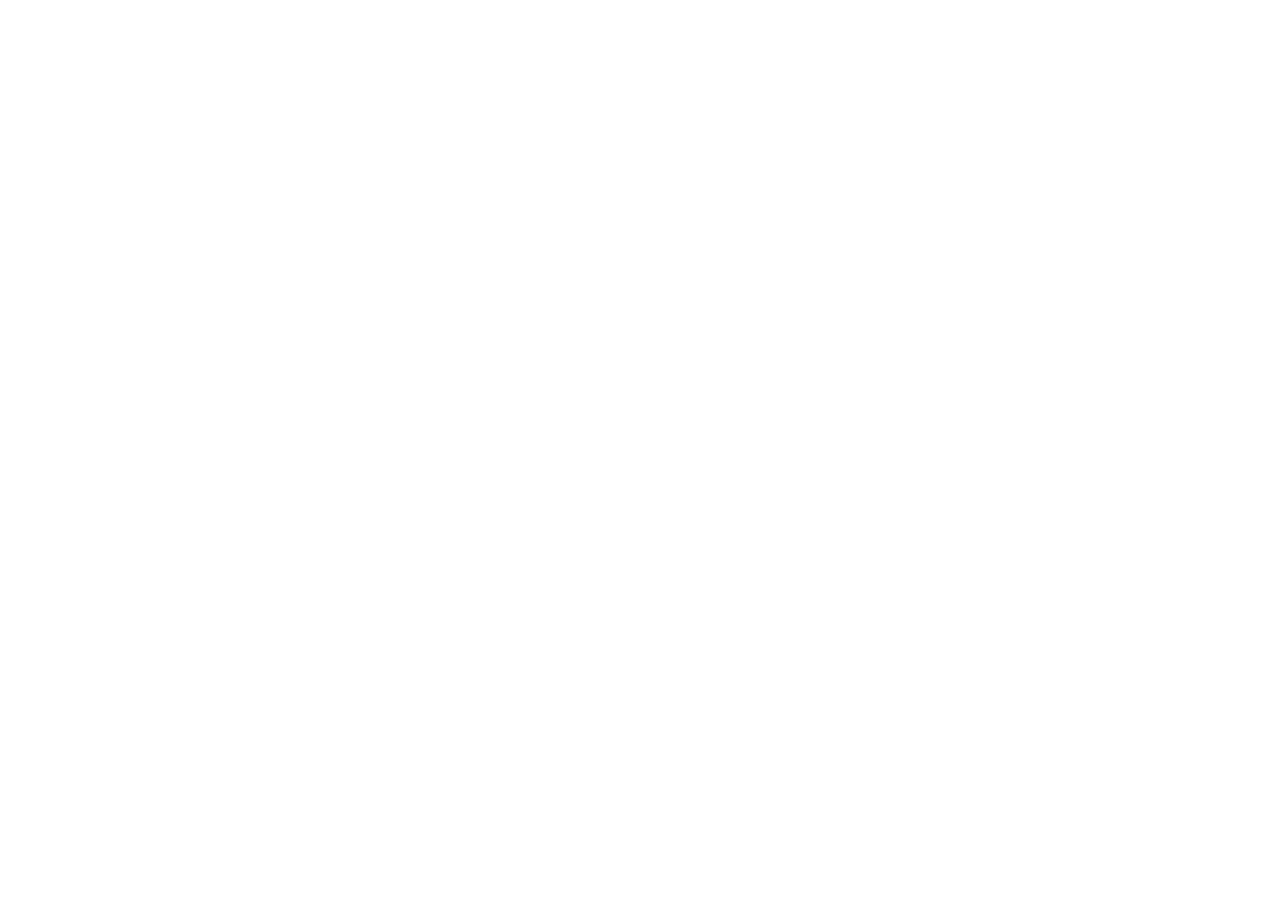
==== index.html @ 4a185f1a "Add Bryforge root site redirect" ====
<!doctype html>
<html lang="en">
<head>
  <meta charset="utf-8">
  <meta name="viewport" content="width=device-width, initial-scale=1">
  <title>Bryforge // Phase1</title>
  <meta name="description" content="Bryforge is a startup software development company by Chase Bryan. Visit Phase1, the secure open-source virtual OS console and advanced operator kernel built in Rust.">
  <meta name="robots" content="index, follow, max-image-preview:large">
  <meta name="theme-color" content="#050711">
  <link rel="canonical" href="https://bryforge.github.io/">
  <meta property="og:title" content="Bryforge // Phase1">
  <meta property="og:description" content="Bryforge builds secure, polished, developer-first software. Explore Phase1, the Rust-powered advanced operator kernel.">
  <meta property="og:type" content="website">
  <meta property="og:url" content="https://bryforge.github.io/">
  <meta property="og:image" content="https://bryforge.github.io/phase1/assets/phase1-banner.svg">
  <meta property="og:image:alt" content="Phase1 neon rainbow advanced operator kernel logo">
  <meta name="twitter:card" content="summary_large_image">
  <meta name="twitter:title" content="Bryforge // Phase1">
  <meta name="twitter:description" content="Bryforge builds secure, polished, developer-first software. Explore Phase1, the Rust-powered advanced operator kernel.">
  <meta name="twitter:image" content="https://bryforge.github.io/phase1/assets/phase1-banner.svg">
  <meta http-equiv="refresh" content="0; url=https://bryforge.github.io/phase1/">
  <style>
    :root { color-scheme: dark; }
    * { box-sizing: border-box; }
    body {
      margin: 0;
      min-height: 100vh;
      display: grid;
      place-items: center;
      padding: 24px;
      color: #f6fbff;
      font-family: Inter, ui-sans-serif, system-ui, -apple-system, BlinkMacSystemFont, "Segoe UI", sans-serif;
      background:
        radial-gradient(circle at 20% 18%, rgba(255, 61, 242, 0.22), transparent 28rem),
        radial-gradient(circle at 78% 10%, rgba(35, 247, 255, 0.24), transparent 26rem),
        linear-gradient(180deg, #03040b, #060817 52%, #01020a);
    }
    .card {
      width: min(760px, 100%);
      padding: clamp(28px, 6vw, 58px);
      border-radius: 34px;
      text-align: center;
      background: linear-gradient(145deg, rgba(8, 16, 35, 0.82), rgba(255, 255, 255, 0.05));
      border: 1px solid rgba(255,255,255,0.16);
      box-shadow: 0 30px 120px rgba(35, 247, 255, 0.14);
      backdrop-filter: blur(24px);
    }
    img {
      width: min(360px, 92%);
      filter: drop-shadow(0 0 32px rgba(35, 247, 255, 0.26));
      mix-blend-mode: screen;
    }
    h1 {
      margin: 20px 0 10px;
      font-size: clamp(2.3rem, 8vw, 5rem);
      line-height: 0.92;
      letter-spacing: -0.07em;
      text-transform: uppercase;
      background: linear-gradient(90deg, #ff4438, #ffe85f, #54ff7a, #29f8ff, #5d85ff, #ff3df2, #ff4438);
      background-size: 220% 100%;
      -webkit-background-clip: text;
      color: transparent;
      animation: rainbow 7s linear infinite;
    }
    p { color: #a8b9cf; line-height: 1.7; }
    a {
      display: inline-flex;
      margin-top: 18px;
      min-height: 48px;
      align-items: center;
      justify-content: center;
      padding: 0 20px;
      border-radius: 999px;
      color: #07101d;
      text-decoration: none;
      font-weight: 950;
      background: linear-gradient(90deg, #23f7ff, #53ff85, #ffe95c, #ff3df2);
      background-size: 260% 100%;
      animation: rainbow 5s linear infinite;
    }
    @keyframes rainbow { to { background-position: 220% 0; } }
  </style>
</head>
<body>
  <main class="card">
    <img src="https://bryforge.github.io/phase1/assets/phase1-banner.svg" alt="Phase1 neon rainbow advanced operator kernel logo">
    <h1>Bryforge</h1>
    <p>Redirecting to Phase1, the secure open-source virtual OS console and advanced operator kernel built in Rust by Bryforge.</p>
    <a href="https://bryforge.github.io/phase1/">Open Phase1</a>
  </main>
</body>
</html>
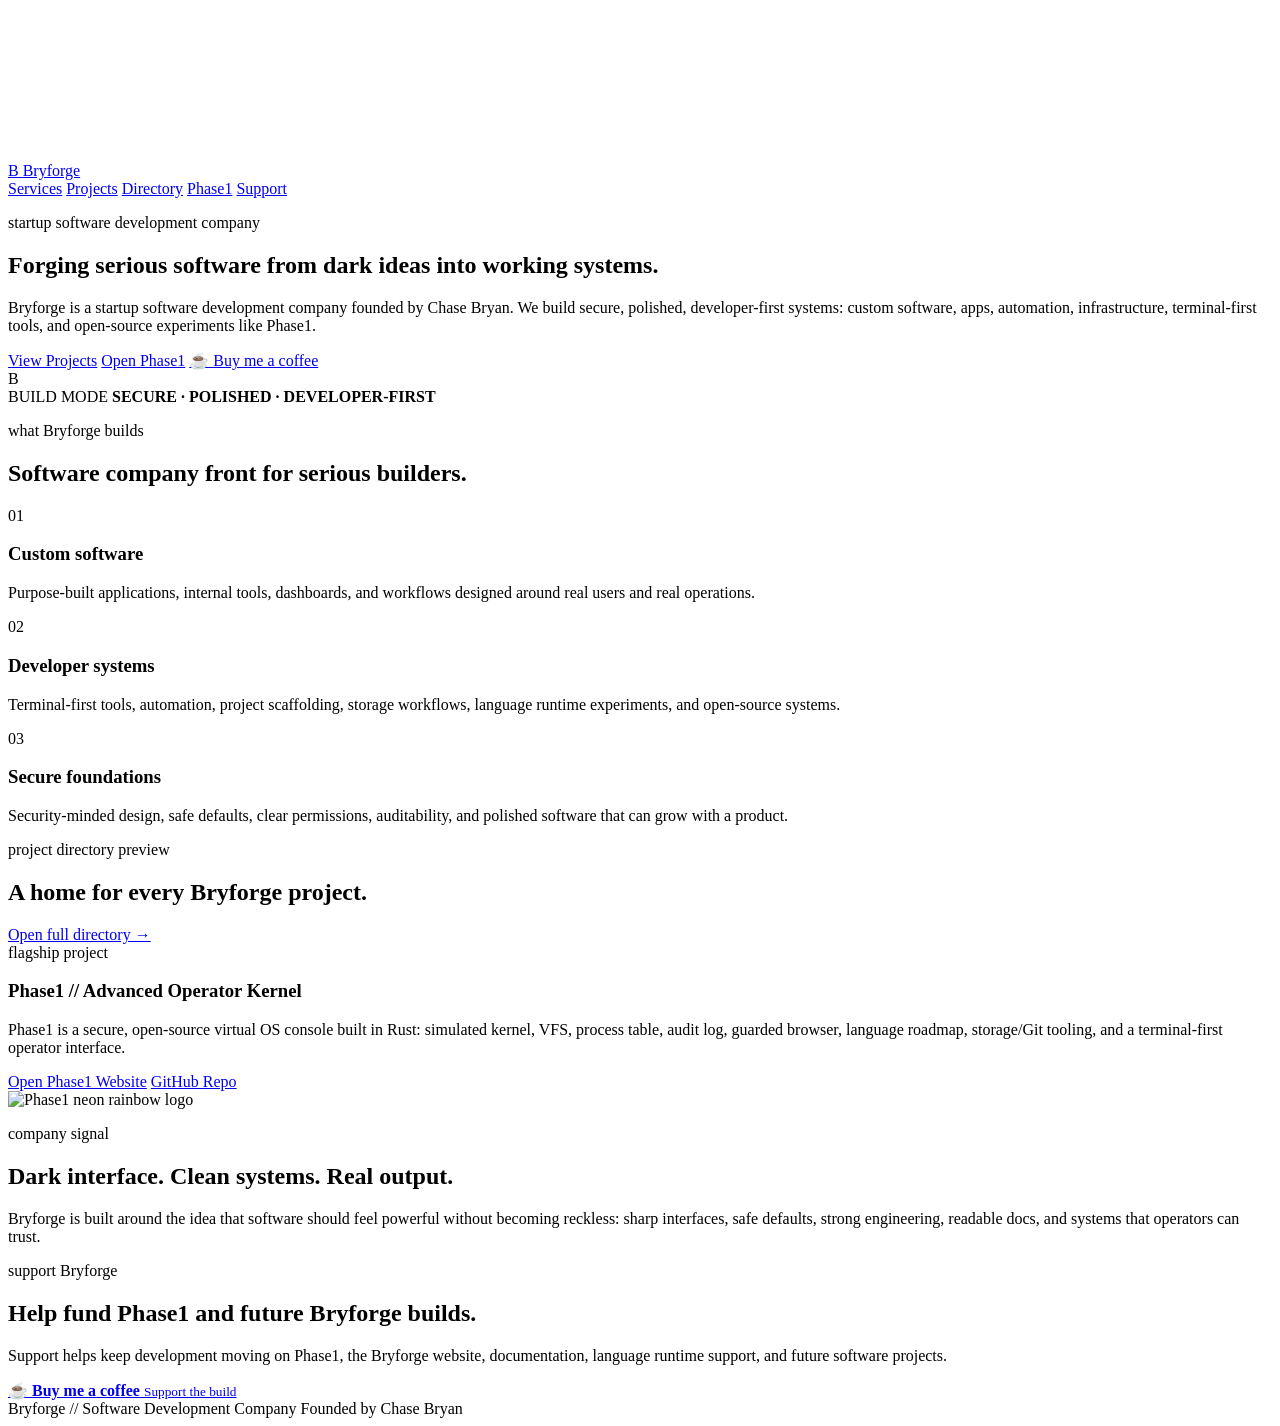
==== commit ee6d15ad: "Build Bryforge company homepage" ====
--- a/index.html
+++ b/index.html
@@ -3,90 +3,179 @@
 <head>
   <meta charset="utf-8">
   <meta name="viewport" content="width=device-width, initial-scale=1">
-  <title>Bryforge // Phase1</title>
-  <meta name="description" content="Bryforge is a startup software development company by Chase Bryan. Visit Phase1, the secure open-source virtual OS console and advanced operator kernel built in Rust.">
+  <title>Bryforge // Startup Software Development Company</title>
+  <meta name="description" content="Bryforge is a startup software development company founded by Chase Bryan, building secure, polished, developer-first systems, apps, automation, and open-source projects like Phase1.">
+  <meta name="keywords" content="Bryforge, Chase Bryan, software development company, startup software company, Phase1, developer tools, custom software, automation, apps, infrastructure, Rust">
+  <meta name="author" content="Chase Bryan, Bryforge">
   <meta name="robots" content="index, follow, max-image-preview:large">
-  <meta name="theme-color" content="#050711">
+  <meta name="theme-color" content="#030305">
   <link rel="canonical" href="https://bryforge.github.io/">
-  <meta property="og:title" content="Bryforge // Phase1">
-  <meta property="og:description" content="Bryforge builds secure, polished, developer-first software. Explore Phase1, the Rust-powered advanced operator kernel.">
+  <meta property="og:title" content="Bryforge // Startup Software Development Company">
+  <meta property="og:description" content="Dark, focused, developer-first software company building secure systems and open-source projects like Phase1.">
   <meta property="og:type" content="website">
   <meta property="og:url" content="https://bryforge.github.io/">
+  <meta property="og:site_name" content="Bryforge">
   <meta property="og:image" content="https://bryforge.github.io/phase1/assets/phase1-banner.svg">
   <meta property="og:image:alt" content="Phase1 neon rainbow advanced operator kernel logo">
   <meta name="twitter:card" content="summary_large_image">
-  <meta name="twitter:title" content="Bryforge // Phase1">
-  <meta name="twitter:description" content="Bryforge builds secure, polished, developer-first software. Explore Phase1, the Rust-powered advanced operator kernel.">
+  <meta name="twitter:title" content="Bryforge // Startup Software Development Company">
+  <meta name="twitter:description" content="Developer-first software, secure systems, apps, automation, and Phase1 by Bryforge.">
   <meta name="twitter:image" content="https://bryforge.github.io/phase1/assets/phase1-banner.svg">
-  <meta http-equiv="refresh" content="0; url=https://bryforge.github.io/phase1/">
-  <style>
-    :root { color-scheme: dark; }
-    * { box-sizing: border-box; }
-    body {
-      margin: 0;
-      min-height: 100vh;
-      display: grid;
-      place-items: center;
-      padding: 24px;
-      color: #f6fbff;
-      font-family: Inter, ui-sans-serif, system-ui, -apple-system, BlinkMacSystemFont, "Segoe UI", sans-serif;
-      background:
-        radial-gradient(circle at 20% 18%, rgba(255, 61, 242, 0.22), transparent 28rem),
-        radial-gradient(circle at 78% 10%, rgba(35, 247, 255, 0.24), transparent 26rem),
-        linear-gradient(180deg, #03040b, #060817 52%, #01020a);
-    }
-    .card {
-      width: min(760px, 100%);
-      padding: clamp(28px, 6vw, 58px);
-      border-radius: 34px;
-      text-align: center;
-      background: linear-gradient(145deg, rgba(8, 16, 35, 0.82), rgba(255, 255, 255, 0.05));
-      border: 1px solid rgba(255,255,255,0.16);
-      box-shadow: 0 30px 120px rgba(35, 247, 255, 0.14);
-      backdrop-filter: blur(24px);
-    }
-    img {
-      width: min(360px, 92%);
-      filter: drop-shadow(0 0 32px rgba(35, 247, 255, 0.26));
-      mix-blend-mode: screen;
-    }
-    h1 {
-      margin: 20px 0 10px;
-      font-size: clamp(2.3rem, 8vw, 5rem);
-      line-height: 0.92;
-      letter-spacing: -0.07em;
-      text-transform: uppercase;
-      background: linear-gradient(90deg, #ff4438, #ffe85f, #54ff7a, #29f8ff, #5d85ff, #ff3df2, #ff4438);
-      background-size: 220% 100%;
-      -webkit-background-clip: text;
-      color: transparent;
-      animation: rainbow 7s linear infinite;
-    }
-    p { color: #a8b9cf; line-height: 1.7; }
-    a {
-      display: inline-flex;
-      margin-top: 18px;
-      min-height: 48px;
-      align-items: center;
-      justify-content: center;
-      padding: 0 20px;
-      border-radius: 999px;
-      color: #07101d;
-      text-decoration: none;
-      font-weight: 950;
-      background: linear-gradient(90deg, #23f7ff, #53ff85, #ffe95c, #ff3df2);
-      background-size: 260% 100%;
-      animation: rainbow 5s linear infinite;
-    }
-    @keyframes rainbow { to { background-position: 220% 0; } }
-  </style>
+  <script type="application/ld+json">
+  {
+    "@context": "https://schema.org",
+    "@type": "Organization",
+    "name": "Bryforge",
+    "url": "https://bryforge.github.io/",
+    "founder": {
+      "@type": "Person",
+      "name": "Chase Bryan",
+      "jobTitle": "Computer Scientist and Software Developer"
+    },
+    "description": "Bryforge is a startup software development company building secure, polished, developer-first systems, applications, automation, infrastructure, and open-source projects.",
+    "sameAs": [
+      "https://github.com/Bryforge",
+      "https://bryforge.github.io/phase1/"
+    ]
+  }
+  </script>
+  <link rel="stylesheet" href="./styles.css">
 </head>
 <body>
-  <main class="card">
-    <img src="https://bryforge.github.io/phase1/assets/phase1-banner.svg" alt="Phase1 neon rainbow advanced operator kernel logo">
-    <h1>Bryforge</h1>
-    <p>Redirecting to Phase1, the secure open-source virtual OS console and advanced operator kernel built in Rust by Bryforge.</p>
-    <a href="https://bryforge.github.io/phase1/">Open Phase1</a>
-  </main>
+  <canvas id="smoke-canvas" aria-hidden="true"></canvas>
+  <div class="grain" aria-hidden="true"></div>
+  <div class="ember ember-a" aria-hidden="true"></div>
+  <div class="ember ember-b" aria-hidden="true"></div>
+
+  <header class="shell">
+    <nav class="nav glass" aria-label="Bryforge navigation">
+      <a class="brand" href="#top" aria-label="Bryforge home">
+        <span class="brand-mark">B</span>
+        <span>Bryforge</span>
+      </a>
+      <div class="nav-links">
+        <a href="#services">Services</a>
+        <a href="#projects">Projects</a>
+        <a href="./projects/">Directory</a>
+        <a href="https://bryforge.github.io/phase1/">Phase1</a>
+        <a href="#support">Support</a>
+      </div>
+    </nav>
+
+    <main id="top">
+      <section class="hero glass" aria-labelledby="hero-title">
+        <div class="hero-copy">
+          <p class="eyebrow">startup software development company</p>
+          <h1 id="hero-title">Forging serious software from dark ideas into working systems.</h1>
+          <p class="hero-text">
+            Bryforge is a startup software development company founded by Chase Bryan. We build secure,
+            polished, developer-first systems: custom software, apps, automation, infrastructure,
+            terminal-first tools, and open-source experiments like Phase1.
+          </p>
+          <div class="hero-actions">
+            <a class="button primary" href="./projects/">View Projects</a>
+            <a class="button ghost" href="https://bryforge.github.io/phase1/">Open Phase1</a>
+            <a class="button coffee" href="https://www.buymeacoffee.com/bryforge" target="_blank" rel="noopener noreferrer">☕ Buy me a coffee</a>
+          </div>
+        </div>
+
+        <div class="forge-panel" aria-label="Bryforge system panel">
+          <div class="forge-core">
+            <span class="core-ring ring-a"></span>
+            <span class="core-ring ring-b"></span>
+            <span class="core-ring ring-c"></span>
+            <span class="core-letter">B</span>
+          </div>
+          <div class="forge-readout">
+            <span>BUILD MODE</span>
+            <strong>SECURE · POLISHED · DEVELOPER-FIRST</strong>
+          </div>
+        </div>
+      </section>
+
+      <section id="services" class="section services" aria-labelledby="services-title">
+        <div class="section-heading">
+          <p class="eyebrow">what Bryforge builds</p>
+          <h2 id="services-title">Software company front for serious builders.</h2>
+        </div>
+        <div class="card-grid three">
+          <article class="smoke-card">
+            <span class="number">01</span>
+            <h3>Custom software</h3>
+            <p>Purpose-built applications, internal tools, dashboards, and workflows designed around real users and real operations.</p>
+          </article>
+          <article class="smoke-card">
+            <span class="number">02</span>
+            <h3>Developer systems</h3>
+            <p>Terminal-first tools, automation, project scaffolding, storage workflows, language runtime experiments, and open-source systems.</p>
+          </article>
+          <article class="smoke-card">
+            <span class="number">03</span>
+            <h3>Secure foundations</h3>
+            <p>Security-minded design, safe defaults, clear permissions, auditability, and polished software that can grow with a product.</p>
+          </article>
+        </div>
+      </section>
+
+      <section id="projects" class="section projects glass" aria-labelledby="projects-title">
+        <div class="section-heading split">
+          <div>
+            <p class="eyebrow">project directory preview</p>
+            <h2 id="projects-title">A home for every Bryforge project.</h2>
+          </div>
+          <a class="small-link" href="./projects/">Open full directory →</a>
+        </div>
+
+        <div class="project-feature">
+          <div>
+            <span class="status-pill">flagship project</span>
+            <h3>Phase1 // Advanced Operator Kernel</h3>
+            <p>
+              Phase1 is a secure, open-source virtual OS console built in Rust: simulated kernel,
+              VFS, process table, audit log, guarded browser, language roadmap, storage/Git tooling,
+              and a terminal-first operator interface.
+            </p>
+            <div class="project-actions">
+              <a class="button primary" href="https://bryforge.github.io/phase1/">Open Phase1 Website</a>
+              <a class="button ghost" href="https://github.com/Bryforge/phase1" target="_blank" rel="noopener noreferrer">GitHub Repo</a>
+            </div>
+          </div>
+          <img src="https://bryforge.github.io/phase1/assets/phase1-banner.svg" alt="Phase1 neon rainbow logo">
+        </div>
+      </section>
+
+      <section class="section manifesto" aria-labelledby="manifesto-title">
+        <p class="eyebrow">company signal</p>
+        <h2 id="manifesto-title">Dark interface. Clean systems. Real output.</h2>
+        <p>
+          Bryforge is built around the idea that software should feel powerful without becoming reckless:
+          sharp interfaces, safe defaults, strong engineering, readable docs, and systems that operators can trust.
+        </p>
+      </section>
+
+      <section id="support" class="section support glass" aria-labelledby="support-title">
+        <div>
+          <p class="eyebrow">support Bryforge</p>
+          <h2 id="support-title">Help fund Phase1 and future Bryforge builds.</h2>
+          <p>
+            Support helps keep development moving on Phase1, the Bryforge website, documentation,
+            language runtime support, and future software projects.
+          </p>
+        </div>
+        <a class="coffee-card" href="https://www.buymeacoffee.com/bryforge" target="_blank" rel="noopener noreferrer">
+          <span>☕</span>
+          <strong>Buy me a coffee</strong>
+          <small>Support the build</small>
+        </a>
+      </section>
+    </main>
+
+    <footer class="footer">
+      <span>Bryforge // Software Development Company</span>
+      <span>Founded by Chase Bryan</span>
+    </footer>
+  </header>
+
+  <script src="./smoke.js"></script>
 </body>
 </html>
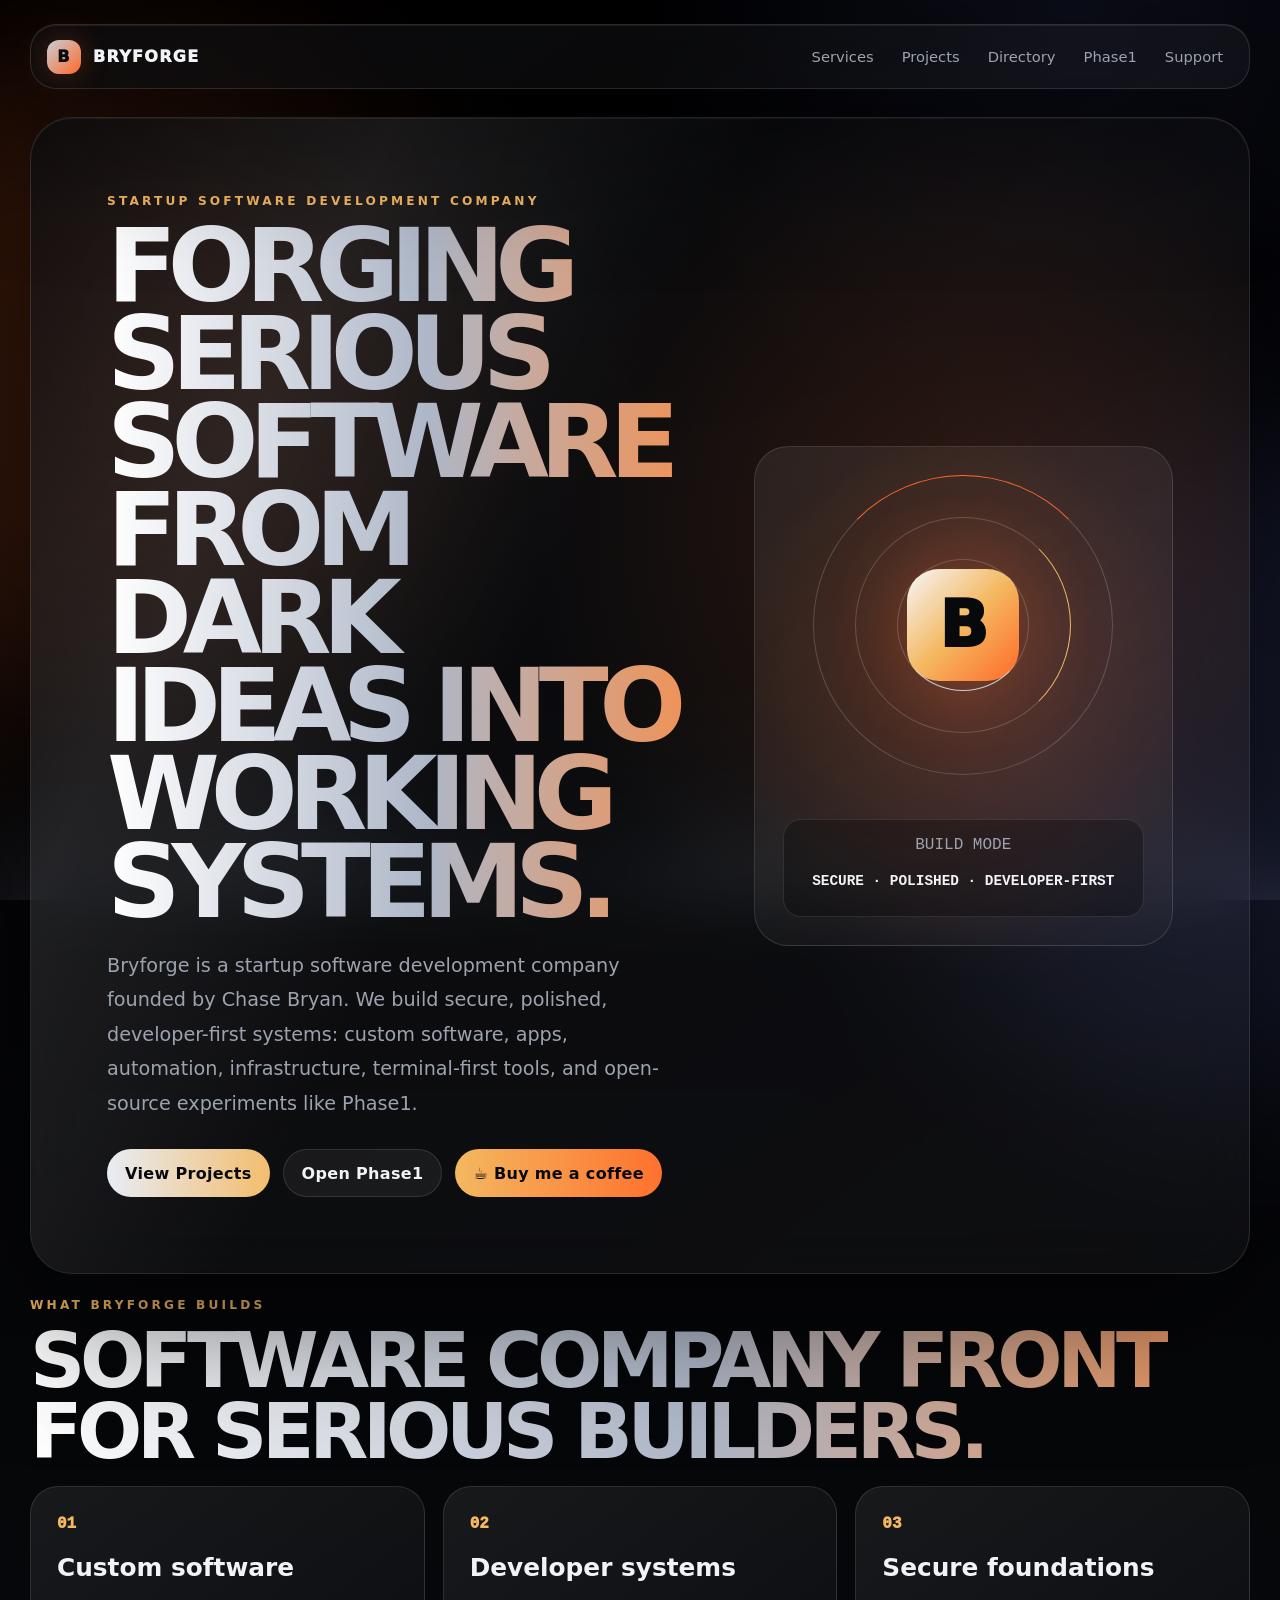
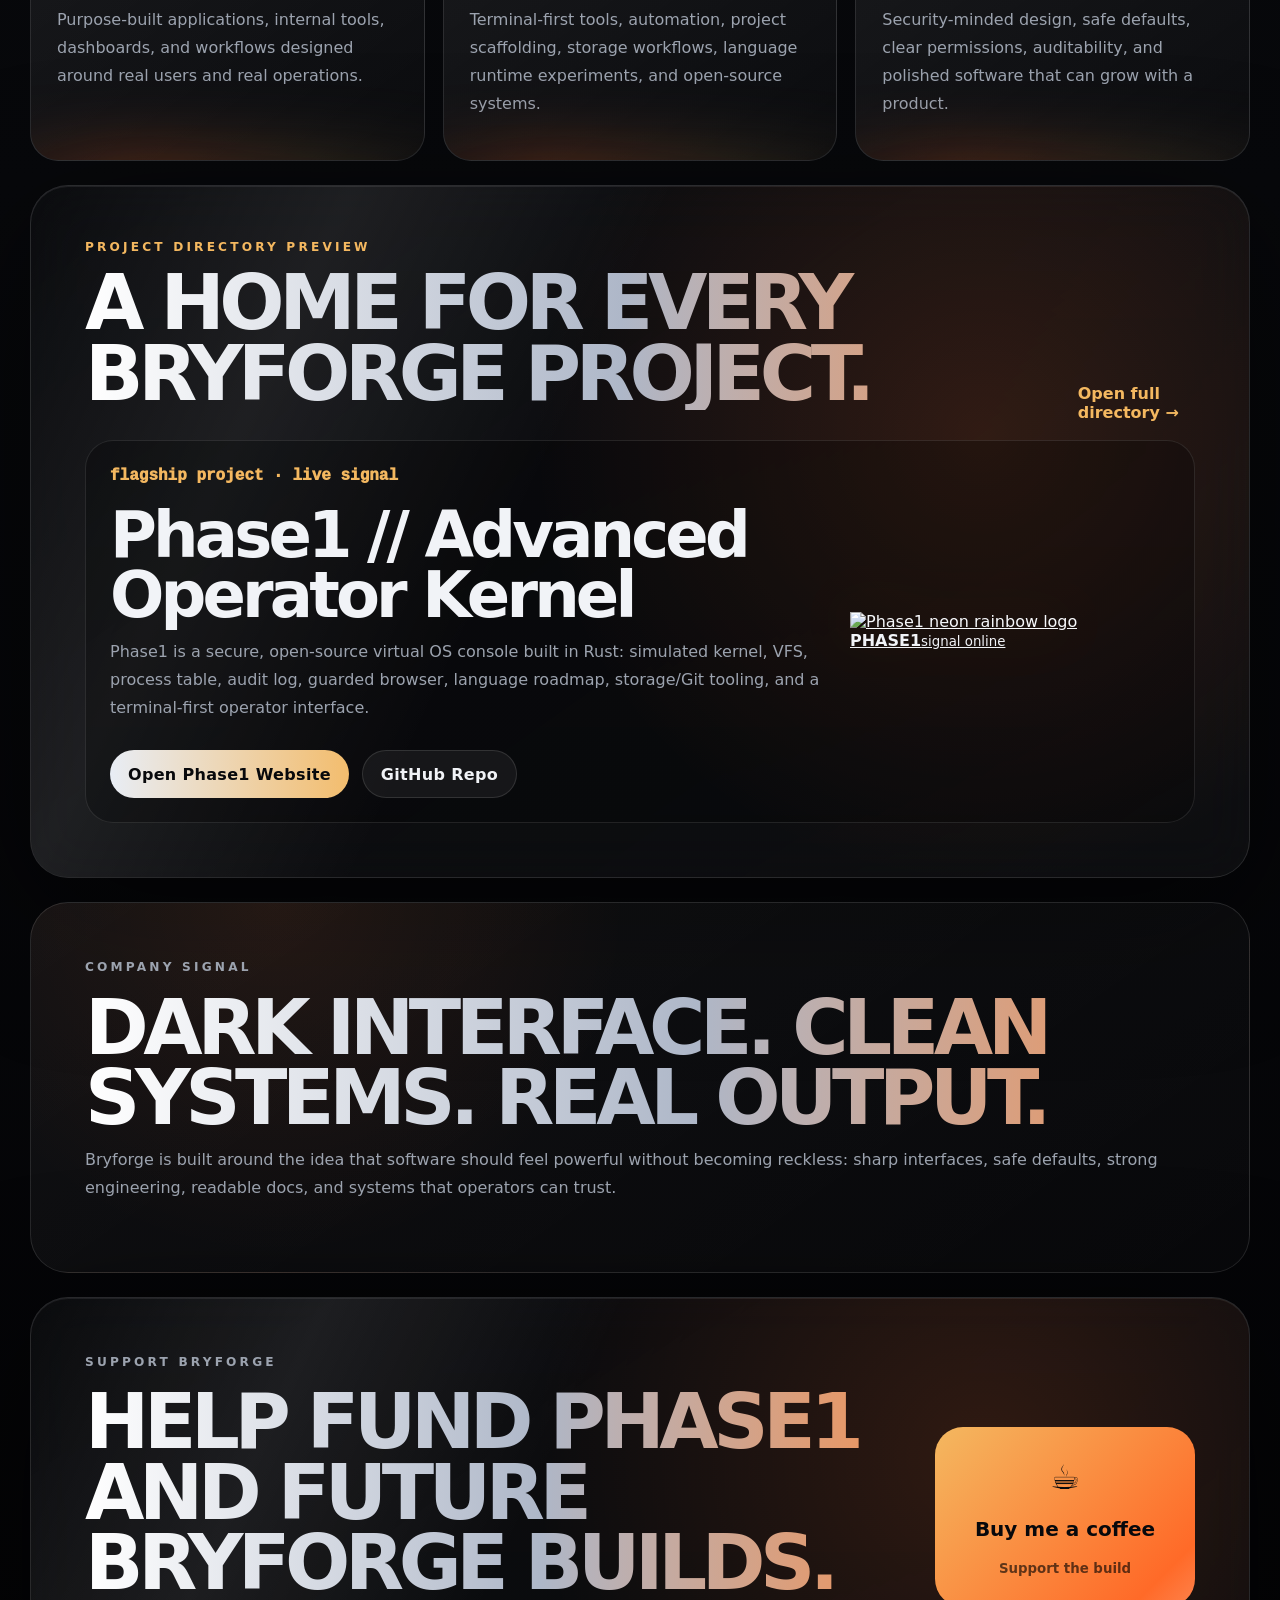
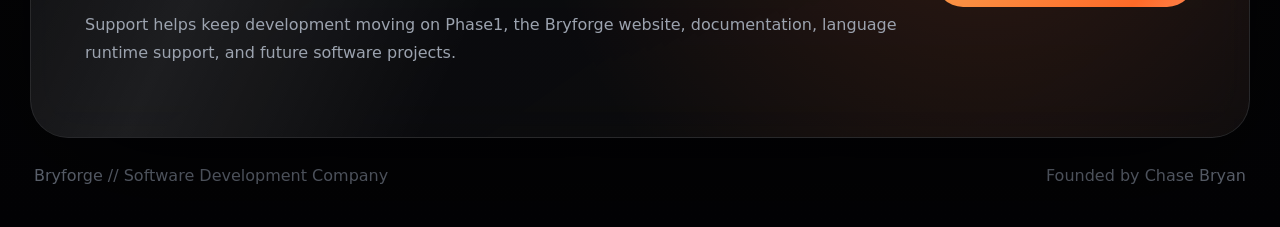
==== commit e38a9413: "Make Phase1 project card feel alive" ====
--- a/index.html
+++ b/index.html
@@ -40,6 +40,7 @@
   }
   </script>
   <link rel="stylesheet" href="./styles.css">
+  <link rel="stylesheet" href="./live-phase.css">
 </head>
 <body>
   <canvas id="smoke-canvas" aria-hidden="true"></canvas>
@@ -126,9 +127,9 @@
           <a class="small-link" href="./projects/">Open full directory →</a>
         </div>
 
-        <div class="project-feature">
+        <div class="project-feature project-feature-live">
           <div>
-            <span class="status-pill">flagship project</span>
+            <span class="status-pill live-pill">flagship project · live signal</span>
             <h3>Phase1 // Advanced Operator Kernel</h3>
             <p>
               Phase1 is a secure, open-source virtual OS console built in Rust: simulated kernel,
@@ -140,7 +141,17 @@
               <a class="button ghost" href="https://github.com/Bryforge/phase1" target="_blank" rel="noopener noreferrer">GitHub Repo</a>
             </div>
           </div>
-          <img src="https://bryforge.github.io/phase1/assets/phase1-banner.svg" alt="Phase1 neon rainbow logo">
+          <a class="phase-live-stage" href="https://bryforge.github.io/phase1/" aria-label="Open Phase1 website">
+            <span class="phase-halo halo-a"></span>
+            <span class="phase-halo halo-b"></span>
+            <span class="phase-halo halo-c"></span>
+            <span class="phase-spark spark-a"></span>
+            <span class="phase-spark spark-b"></span>
+            <span class="phase-spark spark-c"></span>
+            <span class="phase-scan"></span>
+            <img src="https://bryforge.github.io/phase1/assets/phase1-banner.svg" alt="Phase1 neon rainbow logo">
+            <span class="phase-caption"><strong>PHASE1</strong><small>signal online</small></span>
+          </a>
         </div>
       </section>
 
--- a/styles.css
+++ b/styles.css
@@ -0,0 +1,271 @@
+:root {
+  --bg: #030305;
+  --panel: rgba(12, 13, 16, 0.76);
+  --text: #f1f3f7;
+  --muted: #9ca3af;
+  --dim: #69707d;
+  --steel: #c8ced8;
+  --ember: #ff6a28;
+  --gold: #f4b860;
+  --blue: #7a8cff;
+  --line: rgba(255, 255, 255, 0.12);
+  --shadow: 0 36px 140px rgba(0, 0, 0, 0.58);
+}
+
+* { box-sizing: border-box; }
+html { scroll-behavior: smooth; }
+body {
+  margin: 0;
+  min-height: 100vh;
+  color: var(--text);
+  font-family: Inter, ui-sans-serif, system-ui, -apple-system, BlinkMacSystemFont, "Segoe UI", sans-serif;
+  background:
+    radial-gradient(circle at 16% 10%, rgba(255, 106, 40, 0.13), transparent 26rem),
+    radial-gradient(circle at 84% 0%, rgba(122, 140, 255, 0.12), transparent 28rem),
+    linear-gradient(180deg, #020203 0%, #07080b 52%, #030305 100%);
+  overflow-x: hidden;
+}
+
+a { color: inherit; }
+
+#smoke-canvas {
+  position: fixed;
+  inset: 0;
+  width: 100%;
+  height: 100%;
+  z-index: -5;
+  background: transparent;
+}
+
+.grain {
+  position: fixed;
+  inset: 0;
+  pointer-events: none;
+  z-index: -1;
+  opacity: 0.08;
+  background-image:
+    linear-gradient(rgba(255,255,255,0.12) 1px, transparent 1px),
+    linear-gradient(90deg, rgba(255,255,255,0.08) 1px, transparent 1px);
+  background-size: 62px 62px;
+  mask-image: radial-gradient(circle at center, black, transparent 82%);
+}
+
+.ember {
+  position: fixed;
+  width: 42rem;
+  aspect-ratio: 1;
+  border-radius: 999px;
+  filter: blur(100px);
+  opacity: 0.14;
+  pointer-events: none;
+  z-index: -4;
+}
+.ember-a { left: -18rem; top: 4rem; background: #ff6a28; animation: drift-a 24s ease-in-out infinite alternate; }
+.ember-b { right: -18rem; bottom: -12rem; background: #7a8cff; animation: drift-b 28s ease-in-out infinite alternate; }
+
+.shell { width: min(1220px, calc(100% - 32px)); margin: 0 auto; padding: 24px 0 44px; }
+.glass {
+  background: linear-gradient(145deg, var(--panel), rgba(255, 255, 255, 0.035));
+  border: 1px solid var(--line);
+  box-shadow: var(--shadow), inset 0 1px 0 rgba(255, 255, 255, 0.08);
+  backdrop-filter: blur(28px);
+}
+
+.nav {
+  position: sticky;
+  top: 16px;
+  z-index: 20;
+  display: flex;
+  justify-content: space-between;
+  align-items: center;
+  gap: 18px;
+  padding: 14px 16px;
+  border-radius: 26px;
+}
+.brand {
+  display: inline-flex;
+  align-items: center;
+  gap: 12px;
+  text-decoration: none;
+  font-weight: 950;
+  letter-spacing: 0.08em;
+  text-transform: uppercase;
+}
+.brand-mark {
+  display: grid;
+  place-items: center;
+  width: 34px;
+  height: 34px;
+  border-radius: 12px;
+  color: #0b0b0d;
+  background: linear-gradient(135deg, var(--steel), var(--ember));
+  box-shadow: 0 0 28px rgba(255, 106, 40, 0.25);
+}
+.nav-links { display: flex; align-items: center; gap: 8px; color: var(--muted); font-size: 0.92rem; }
+.nav-links a { position: relative; padding: 9px 10px; border-radius: 999px; text-decoration: none; transition: color 180ms ease, background 180ms ease; }
+.nav-links a:hover, .nav-links a:focus-visible { color: var(--text); background: rgba(255, 255, 255, 0.075); }
+
+.hero {
+  position: relative;
+  display: grid;
+  grid-template-columns: minmax(0, 1fr) minmax(300px, 0.72fr);
+  gap: clamp(26px, 5vw, 70px);
+  align-items: center;
+  min-height: 760px;
+  margin-top: 28px;
+  padding: clamp(28px, 7vw, 76px);
+  border-radius: 42px;
+  overflow: hidden;
+}
+.hero::before, .projects::before, .support::before {
+  content: "";
+  position: absolute;
+  inset: -1px;
+  pointer-events: none;
+  background:
+    linear-gradient(115deg, transparent, rgba(255,255,255,0.08), transparent 42%),
+    radial-gradient(circle at 78% 36%, rgba(255, 106, 40, 0.15), transparent 28rem);
+}
+.hero-copy, .forge-panel, .support > *, .projects > * { position: relative; z-index: 2; }
+
+.eyebrow { margin: 0 0 14px; color: var(--gold); text-transform: uppercase; letter-spacing: 0.26em; font-size: 0.76rem; font-weight: 850; }
+h1, h2, h3, p { margin-top: 0; }
+h1 {
+  max-width: 860px;
+  margin-bottom: 22px;
+  font-size: clamp(3.2rem, 8vw, 7.8rem);
+  line-height: 0.86;
+  letter-spacing: -0.09em;
+  text-transform: uppercase;
+}
+h1, h2 {
+  background: linear-gradient(90deg, #ffffff, #aeb7c8, #ff8a3d, #f4b860, #ffffff);
+  background-size: 220% 100%;
+  -webkit-background-clip: text;
+  color: transparent;
+  animation: steel-flow 11s linear infinite;
+}
+.hero-text { max-width: 760px; color: var(--muted); font-size: clamp(1rem, 1.8vw, 1.2rem); line-height: 1.8; }
+.hero-actions, .project-actions { display: flex; flex-wrap: wrap; gap: 13px; margin-top: 28px; }
+.button {
+  display: inline-flex;
+  align-items: center;
+  justify-content: center;
+  min-height: 48px;
+  padding: 0 18px;
+  border-radius: 999px;
+  text-decoration: none;
+  font-weight: 900;
+  letter-spacing: 0.02em;
+  touch-action: manipulation;
+}
+.primary { color: #08090c; background: linear-gradient(90deg, #e8edf5, #f4b860, #ff6a28); background-size: 220% 100%; animation: steel-flow 7s linear infinite; }
+.ghost { color: var(--text); border: 1px solid var(--line); background: rgba(255,255,255,0.055); }
+.coffee { color: #08090c; background: linear-gradient(90deg, #f4b860, #ff6a28, #e8edf5); background-size: 220% 100%; animation: steel-flow 6s linear infinite; }
+
+.forge-panel {
+  display: grid;
+  gap: 22px;
+  justify-items: center;
+  padding: 28px;
+  min-height: 500px;
+  border-radius: 34px;
+  background:
+    radial-gradient(circle at center, rgba(255,106,40,0.18), transparent 16rem),
+    linear-gradient(145deg, rgba(255,255,255,0.08), rgba(255,255,255,0.025));
+  border: 1px solid rgba(255,255,255,0.12);
+}
+.forge-core { position: relative; display: grid; place-items: center; width: min(100%, 300px); aspect-ratio: 1; }
+.core-ring { position: absolute; inset: 0; border-radius: 999px; border: 1px solid rgba(255,255,255,0.18); }
+.ring-a { animation: spin 18s linear infinite; border-top-color: var(--ember); }
+.ring-b { inset: 14%; animation: spin-rev 13s linear infinite; border-right-color: var(--gold); }
+.ring-c { inset: 28%; animation: spin 9s linear infinite; border-bottom-color: var(--steel); }
+.core-letter {
+  display: grid;
+  place-items: center;
+  width: 112px;
+  height: 112px;
+  border-radius: 32px;
+  color: #08090c;
+  font-size: 4rem;
+  font-weight: 1000;
+  background: linear-gradient(135deg, #f6f7fa, #f4b860, #ff6a28);
+  box-shadow: 0 0 80px rgba(255,106,40,0.3);
+}
+.forge-readout {
+  display: grid;
+  gap: 8px;
+  width: 100%;
+  padding: 16px;
+  border-radius: 18px;
+  color: var(--muted);
+  background: rgba(0,0,0,0.28);
+  border: 1px solid rgba(255,255,255,0.1);
+  font-family: ui-monospace, "SFMono-Regular", monospace;
+  text-align: center;
+}
+.forge-readout strong { color: var(--text); font-size: 0.9rem; }
+
+.section { margin-top: 24px; }
+.section-heading { margin-bottom: 18px; }
+.section-heading h2, .manifesto h2, .support h2 { margin-bottom: 12px; font-size: clamp(2.3rem, 6vw, 5rem); line-height: 0.92; letter-spacing: -0.07em; text-transform: uppercase; }
+.split { display: flex; align-items: end; justify-content: space-between; gap: 18px; }
+.card-grid { display: grid; gap: 18px; }
+.three { grid-template-columns: repeat(3, 1fr); }
+.smoke-card {
+  position: relative;
+  min-height: 260px;
+  padding: 26px;
+  border-radius: 28px;
+  background: linear-gradient(145deg, rgba(255,255,255,0.075), rgba(255,255,255,0.025));
+  border: 1px solid var(--line);
+  overflow: hidden;
+}
+.smoke-card::after { content: ""; position: absolute; inset: auto -20% -42% -20%; height: 120px; background: linear-gradient(90deg, transparent, rgba(255,106,40,0.35), rgba(244,184,96,0.18), transparent); filter: blur(34px); }
+.number, .status-pill { display: inline-flex; margin-bottom: 20px; color: var(--gold); font-family: ui-monospace, "SFMono-Regular", monospace; font-weight: 950; }
+.smoke-card h3 { font-size: 1.55rem; }
+.smoke-card p, .project-feature p, .manifesto p, .support p { color: var(--muted); line-height: 1.75; }
+
+.projects, .support, .manifesto { position: relative; padding: clamp(26px, 5vw, 54px); border-radius: 38px; overflow: hidden; }
+.project-feature {
+  display: grid;
+  grid-template-columns: minmax(0, 1fr) 320px;
+  gap: 24px;
+  align-items: center;
+  padding: 24px;
+  border-radius: 28px;
+  background: rgba(0,0,0,0.25);
+  border: 1px solid rgba(255,255,255,0.1);
+}
+.project-feature h3 { margin-bottom: 12px; font-size: clamp(2rem, 5vw, 4rem); line-height: 0.95; letter-spacing: -0.06em; }
+.project-feature img { width: min(100%, 320px); filter: grayscale(0.3) contrast(1.05) drop-shadow(0 0 32px rgba(255,106,40,0.16)); mix-blend-mode: screen; }
+.small-link { color: var(--gold); text-decoration: none; font-weight: 900; }
+.manifesto { background: linear-gradient(145deg, rgba(255,255,255,0.05), rgba(255,255,255,0.018)), radial-gradient(circle at 20% 0%, rgba(255,106,40,0.09), transparent 22rem); border: 1px solid var(--line); }
+.support { display: grid; grid-template-columns: minmax(0, 1fr) 260px; gap: 22px; align-items: center; }
+.coffee-card { position: relative; z-index: 2; display: grid; place-items: center; gap: 6px; min-height: 180px; padding: 24px; border-radius: 28px; text-decoration: none; color: #08090c; background: linear-gradient(135deg, #f4b860, #ff6a28, #f6f7fa); background-size: 220% 100%; animation: steel-flow 7s linear infinite; }
+.coffee-card span { font-size: 2.1rem; }
+.coffee-card strong { font-size: 1.25rem; }
+.coffee-card small { color: rgba(0,0,0,0.62); font-weight: 800; }
+.footer { display: flex; justify-content: space-between; gap: 12px; padding: 28px 4px 0; color: var(--dim); }
+
+@keyframes steel-flow { to { background-position: 220% 0; } }
+@keyframes spin { to { transform: rotate(360deg); } }
+@keyframes spin-rev { to { transform: rotate(-360deg); } }
+@keyframes drift-a { to { transform: translate3d(12vw, 8vh, 0); } }
+@keyframes drift-b { to { transform: translate3d(-10vw, -8vh, 0); } }
+
+@media (max-width: 920px) {
+  .shell { width: min(100% - 20px, 720px); padding-top: 10px; }
+  .nav { position: relative; top: 0; align-items: flex-start; flex-direction: column; }
+  .nav-links { flex-wrap: wrap; }
+  .hero, .project-feature, .support { grid-template-columns: 1fr; }
+  .hero { min-height: auto; padding: 28px; border-radius: 32px; }
+  .forge-panel { min-height: 360px; }
+  .three { grid-template-columns: 1fr; }
+  .split { align-items: flex-start; flex-direction: column; }
+  .footer { flex-direction: column; }
+}
+
+@media (prefers-reduced-motion: reduce) {
+  *, *::before, *::after { animation-duration: 0.001ms !important; animation-iteration-count: 1 !important; scroll-behavior: auto !important; }
+}
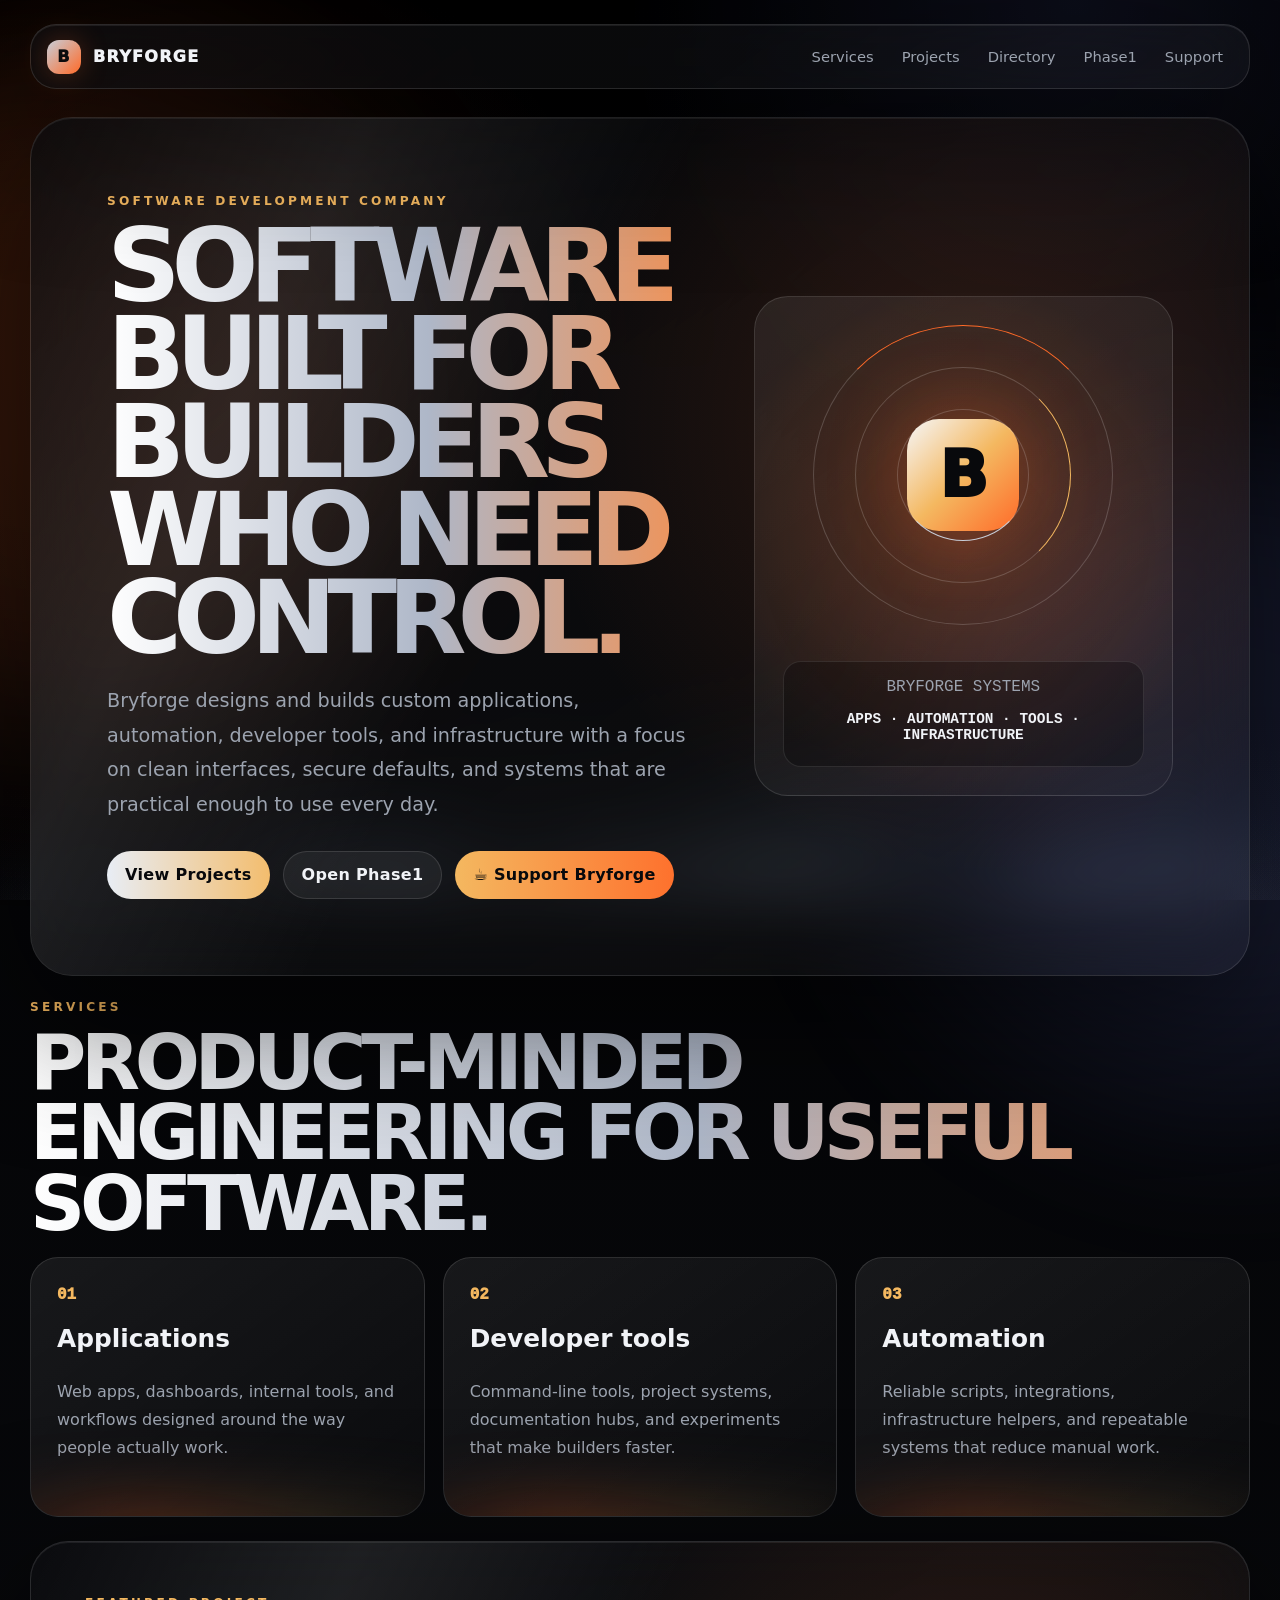
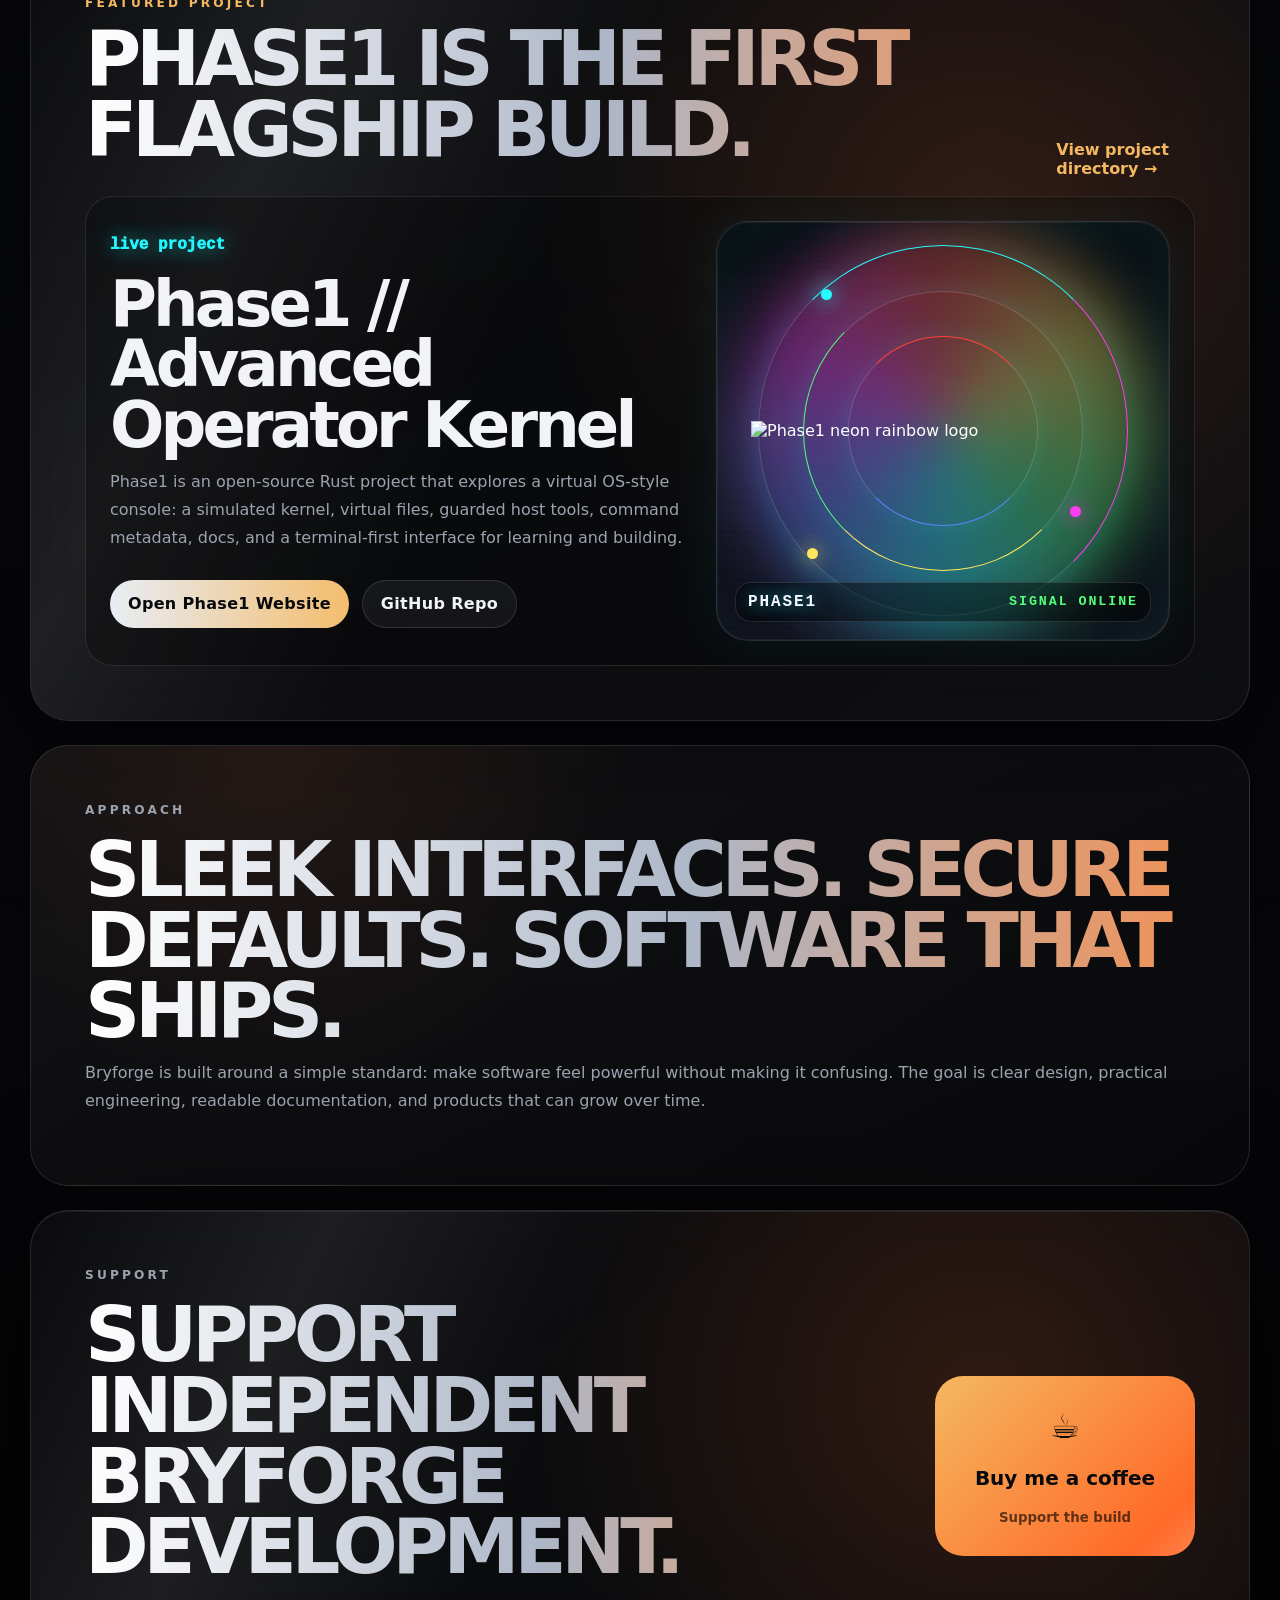
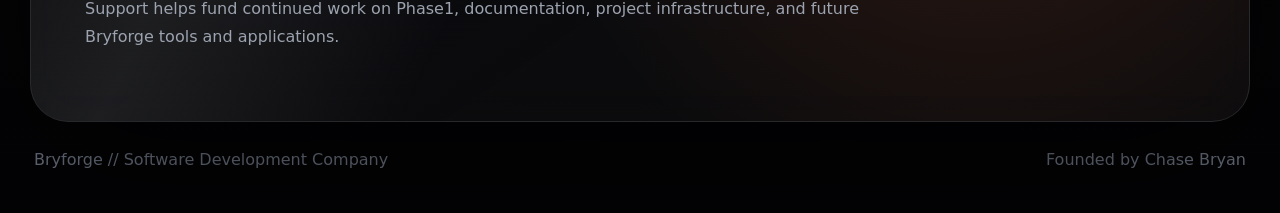
==== commit 3b93dc5c: "Refine Bryforge copy and sleek theme links" ====
--- a/index.html
+++ b/index.html
@@ -3,23 +3,23 @@
 <head>
   <meta charset="utf-8">
   <meta name="viewport" content="width=device-width, initial-scale=1">
-  <title>Bryforge // Startup Software Development Company</title>
-  <meta name="description" content="Bryforge is a startup software development company founded by Chase Bryan, building secure, polished, developer-first systems, apps, automation, and open-source projects like Phase1.">
+  <title>Bryforge // Software Built for Builders</title>
+  <meta name="description" content="Bryforge is a software development company founded by Chase Bryan, building custom applications, automation, developer tools, infrastructure, and open-source systems like Phase1.">
   <meta name="keywords" content="Bryforge, Chase Bryan, software development company, startup software company, Phase1, developer tools, custom software, automation, apps, infrastructure, Rust">
   <meta name="author" content="Chase Bryan, Bryforge">
   <meta name="robots" content="index, follow, max-image-preview:large">
-  <meta name="theme-color" content="#030305">
+  <meta name="theme-color" content="#010104">
   <link rel="canonical" href="https://bryforge.github.io/">
-  <meta property="og:title" content="Bryforge // Startup Software Development Company">
-  <meta property="og:description" content="Dark, focused, developer-first software company building secure systems and open-source projects like Phase1.">
+  <meta property="og:title" content="Bryforge // Software Built for Builders">
+  <meta property="og:description" content="Custom software, developer tools, automation, infrastructure, and open-source systems from Bryforge.">
   <meta property="og:type" content="website">
   <meta property="og:url" content="https://bryforge.github.io/">
   <meta property="og:site_name" content="Bryforge">
   <meta property="og:image" content="https://bryforge.github.io/phase1/assets/phase1-banner.svg">
   <meta property="og:image:alt" content="Phase1 neon rainbow advanced operator kernel logo">
   <meta name="twitter:card" content="summary_large_image">
-  <meta name="twitter:title" content="Bryforge // Startup Software Development Company">
-  <meta name="twitter:description" content="Developer-first software, secure systems, apps, automation, and Phase1 by Bryforge.">
+  <meta name="twitter:title" content="Bryforge // Software Built for Builders">
+  <meta name="twitter:description" content="Custom software, developer tools, automation, infrastructure, and open-source systems from Bryforge.">
   <meta name="twitter:image" content="https://bryforge.github.io/phase1/assets/phase1-banner.svg">
   <script type="application/ld+json">
   {
@@ -32,7 +32,7 @@
       "name": "Chase Bryan",
       "jobTitle": "Computer Scientist and Software Developer"
     },
-    "description": "Bryforge is a startup software development company building secure, polished, developer-first systems, applications, automation, infrastructure, and open-source projects.",
+    "description": "Bryforge designs and builds custom software, developer tools, automation, infrastructure, and open-source systems.",
     "sameAs": [
       "https://github.com/Bryforge",
       "https://bryforge.github.io/phase1/"
@@ -41,6 +41,7 @@
   </script>
   <link rel="stylesheet" href="./styles.css">
   <link rel="stylesheet" href="./live-phase.css">
+  <link rel="stylesheet" href="./sleek.css">
 </head>
 <body>
   <canvas id="smoke-canvas" aria-hidden="true"></canvas>
@@ -66,17 +67,17 @@
     <main id="top">
       <section class="hero glass" aria-labelledby="hero-title">
         <div class="hero-copy">
-          <p class="eyebrow">startup software development company</p>
-          <h1 id="hero-title">Forging serious software from dark ideas into working systems.</h1>
+          <p class="eyebrow">software development company</p>
+          <h1 id="hero-title">Software built for builders who need control.</h1>
           <p class="hero-text">
-            Bryforge is a startup software development company founded by Chase Bryan. We build secure,
-            polished, developer-first systems: custom software, apps, automation, infrastructure,
-            terminal-first tools, and open-source experiments like Phase1.
+            Bryforge designs and builds custom applications, automation, developer tools,
+            and infrastructure with a focus on clean interfaces, secure defaults, and systems
+            that are practical enough to use every day.
           </p>
           <div class="hero-actions">
             <a class="button primary" href="./projects/">View Projects</a>
             <a class="button ghost" href="https://bryforge.github.io/phase1/">Open Phase1</a>
-            <a class="button coffee" href="https://www.buymeacoffee.com/bryforge" target="_blank" rel="noopener noreferrer">☕ Buy me a coffee</a>
+            <a class="button coffee" href="https://www.buymeacoffee.com/bryforge" target="_blank" rel="noopener noreferrer">☕ Support Bryforge</a>
           </div>
         </div>
 
@@ -88,32 +89,32 @@
             <span class="core-letter">B</span>
           </div>
           <div class="forge-readout">
-            <span>BUILD MODE</span>
-            <strong>SECURE · POLISHED · DEVELOPER-FIRST</strong>
+            <span>BRYFORGE SYSTEMS</span>
+            <strong>APPS · AUTOMATION · TOOLS · INFRASTRUCTURE</strong>
           </div>
         </div>
       </section>
 
       <section id="services" class="section services" aria-labelledby="services-title">
         <div class="section-heading">
-          <p class="eyebrow">what Bryforge builds</p>
-          <h2 id="services-title">Software company front for serious builders.</h2>
+          <p class="eyebrow">services</p>
+          <h2 id="services-title">Product-minded engineering for useful software.</h2>
         </div>
         <div class="card-grid three">
           <article class="smoke-card">
             <span class="number">01</span>
-            <h3>Custom software</h3>
-            <p>Purpose-built applications, internal tools, dashboards, and workflows designed around real users and real operations.</p>
+            <h3>Applications</h3>
+            <p>Web apps, dashboards, internal tools, and workflows designed around the way people actually work.</p>
           </article>
           <article class="smoke-card">
             <span class="number">02</span>
-            <h3>Developer systems</h3>
-            <p>Terminal-first tools, automation, project scaffolding, storage workflows, language runtime experiments, and open-source systems.</p>
+            <h3>Developer tools</h3>
+            <p>Command-line tools, project systems, documentation hubs, and experiments that make builders faster.</p>
           </article>
           <article class="smoke-card">
             <span class="number">03</span>
-            <h3>Secure foundations</h3>
-            <p>Security-minded design, safe defaults, clear permissions, auditability, and polished software that can grow with a product.</p>
+            <h3>Automation</h3>
+            <p>Reliable scripts, integrations, infrastructure helpers, and repeatable systems that reduce manual work.</p>
           </article>
         </div>
       </section>
@@ -121,20 +122,20 @@
       <section id="projects" class="section projects glass" aria-labelledby="projects-title">
         <div class="section-heading split">
           <div>
-            <p class="eyebrow">project directory preview</p>
-            <h2 id="projects-title">A home for every Bryforge project.</h2>
+            <p class="eyebrow">featured project</p>
+            <h2 id="projects-title">Phase1 is the first flagship build.</h2>
           </div>
-          <a class="small-link" href="./projects/">Open full directory →</a>
+          <a class="small-link" href="./projects/">View project directory →</a>
         </div>
 
         <div class="project-feature project-feature-live">
           <div>
-            <span class="status-pill live-pill">flagship project · live signal</span>
+            <span class="status-pill live-pill">live project</span>
             <h3>Phase1 // Advanced Operator Kernel</h3>
             <p>
-              Phase1 is a secure, open-source virtual OS console built in Rust: simulated kernel,
-              VFS, process table, audit log, guarded browser, language roadmap, storage/Git tooling,
-              and a terminal-first operator interface.
+              Phase1 is an open-source Rust project that explores a virtual OS-style console:
+              a simulated kernel, virtual files, guarded host tools, command metadata, docs,
+              and a terminal-first interface for learning and building.
             </p>
             <div class="project-actions">
               <a class="button primary" href="https://bryforge.github.io/phase1/">Open Phase1 Website</a>
@@ -156,21 +157,21 @@
       </section>
 
       <section class="section manifesto" aria-labelledby="manifesto-title">
-        <p class="eyebrow">company signal</p>
-        <h2 id="manifesto-title">Dark interface. Clean systems. Real output.</h2>
+        <p class="eyebrow">approach</p>
+        <h2 id="manifesto-title">Sleek interfaces. Secure defaults. Software that ships.</h2>
         <p>
-          Bryforge is built around the idea that software should feel powerful without becoming reckless:
-          sharp interfaces, safe defaults, strong engineering, readable docs, and systems that operators can trust.
+          Bryforge is built around a simple standard: make software feel powerful without making it confusing.
+          The goal is clear design, practical engineering, readable documentation, and products that can grow over time.
         </p>
       </section>
 
       <section id="support" class="section support glass" aria-labelledby="support-title">
         <div>
-          <p class="eyebrow">support Bryforge</p>
-          <h2 id="support-title">Help fund Phase1 and future Bryforge builds.</h2>
+          <p class="eyebrow">support</p>
+          <h2 id="support-title">Support independent Bryforge development.</h2>
           <p>
-            Support helps keep development moving on Phase1, the Bryforge website, documentation,
-            language runtime support, and future software projects.
+            Support helps fund continued work on Phase1, documentation, project infrastructure,
+            and future Bryforge tools and applications.
           </p>
         </div>
         <a class="coffee-card" href="https://www.buymeacoffee.com/bryforge" target="_blank" rel="noopener noreferrer">
--- a/live-phase.css
+++ b/live-phase.css
@@ -0,0 +1,221 @@
+/* Makes the Phase1 project preview feel alive on the Bryforge company site. */
+.project-feature-live {
+  grid-template-columns: minmax(0, 1fr) minmax(290px, 0.78fr);
+  overflow: hidden;
+}
+
+.live-pill {
+  color: #23f7ff;
+  text-shadow: 0 0 20px rgba(35, 247, 255, 0.7);
+}
+
+.phase-live-stage {
+  position: relative;
+  display: grid;
+  place-items: center;
+  min-height: 420px;
+  padding: clamp(18px, 4vw, 34px);
+  border-radius: 32px;
+  overflow: hidden;
+  isolation: isolate;
+  text-decoration: none;
+  background:
+    radial-gradient(circle at 50% 42%, rgba(35, 247, 255, 0.12), transparent 18rem),
+    radial-gradient(circle at 35% 60%, rgba(255, 61, 242, 0.12), transparent 16rem),
+    linear-gradient(145deg, rgba(3, 4, 8, 0.96), rgba(18, 20, 28, 0.82));
+  border: 1px solid rgba(255, 255, 255, 0.14);
+  box-shadow:
+    inset 0 0 0 1px rgba(255, 255, 255, 0.05),
+    inset 0 0 70px rgba(35, 247, 255, 0.06),
+    0 0 60px rgba(35, 247, 255, 0.08);
+}
+
+.phase-live-stage::before {
+  content: "";
+  position: absolute;
+  width: 92%;
+  aspect-ratio: 1;
+  border-radius: 50%;
+  background: conic-gradient(from 0deg, #ff4438, #ffe85f, #54ff7a, #29f8ff, #5d85ff, #ff3df2, #ff4438);
+  filter: blur(28px);
+  opacity: 0.36;
+  animation: phase-spin 18s linear infinite;
+  z-index: -2;
+}
+
+.phase-live-stage::after {
+  content: "";
+  position: absolute;
+  inset: 0;
+  background:
+    repeating-linear-gradient(to bottom, rgba(255, 255, 255, 0.08), rgba(255, 255, 255, 0.08) 1px, transparent 1px, transparent 6px),
+    linear-gradient(115deg, transparent 0%, rgba(255, 255, 255, 0.14) 45%, transparent 52%);
+  opacity: 0.14;
+  mix-blend-mode: screen;
+  transform: translateX(-55%);
+  animation: phase-sheen 6s ease-in-out infinite;
+  pointer-events: none;
+}
+
+.phase-live-stage img {
+  position: relative;
+  z-index: 4;
+  width: min(100%, 390px);
+  filter:
+    saturate(1.24)
+    contrast(1.1)
+    drop-shadow(0 0 26px rgba(35, 247, 255, 0.28))
+    drop-shadow(0 0 48px rgba(255, 61, 242, 0.16));
+  mix-blend-mode: screen;
+  animation: phase-float 5.5s ease-in-out infinite;
+}
+
+.phase-halo {
+  position: absolute;
+  border-radius: 50%;
+  pointer-events: none;
+  z-index: 1;
+  border: 1px solid rgba(255, 255, 255, 0.16);
+  box-shadow: 0 0 28px rgba(35, 247, 255, 0.12);
+}
+
+.halo-a {
+  width: 82%;
+  aspect-ratio: 1;
+  border-top-color: #29f8ff;
+  border-right-color: #ff3df2;
+  animation: phase-spin 14s linear infinite;
+}
+
+.halo-b {
+  width: 62%;
+  aspect-ratio: 1;
+  border-bottom-color: #ffe85f;
+  border-left-color: #54ff7a;
+  animation: phase-spin-rev 10s linear infinite;
+}
+
+.halo-c {
+  width: 42%;
+  aspect-ratio: 1;
+  border-top-color: #ff4438;
+  border-bottom-color: #5d85ff;
+  animation: phase-spin 7s linear infinite;
+}
+
+.phase-spark {
+  position: absolute;
+  width: 11px;
+  height: 11px;
+  border-radius: 50%;
+  z-index: 5;
+  background: #29f8ff;
+  box-shadow: 0 0 20px #29f8ff, 0 0 36px rgba(41, 248, 255, 0.55);
+  animation: phase-spark-orbit 8s linear infinite;
+}
+
+.spark-a { top: 16%; left: 23%; animation-duration: 7.8s; }
+.spark-b { top: 68%; left: 78%; background: #ff3df2; box-shadow: 0 0 20px #ff3df2; animation-duration: 10s; animation-direction: reverse; }
+.spark-c { top: 78%; left: 20%; background: #ffe85f; box-shadow: 0 0 20px #ffe85f; animation-duration: 12s; }
+
+.phase-scan {
+  position: absolute;
+  inset: 0;
+  z-index: 6;
+  pointer-events: none;
+  background: linear-gradient(to bottom, transparent 0%, rgba(35, 247, 255, 0.22) 48%, transparent 56%);
+  opacity: 0.0;
+  transform: translateY(-100%);
+  animation: phase-scan 4.8s ease-in-out infinite;
+}
+
+.phase-caption {
+  position: absolute;
+  left: 18px;
+  right: 18px;
+  bottom: 18px;
+  z-index: 8;
+  display: flex;
+  justify-content: space-between;
+  gap: 14px;
+  align-items: center;
+  padding: 10px 12px;
+  border-radius: 16px;
+  color: rgba(245, 251, 255, 0.88);
+  background: rgba(0, 0, 0, 0.44);
+  border: 1px solid rgba(255, 255, 255, 0.12);
+  font-family: ui-monospace, "SFMono-Regular", monospace;
+  letter-spacing: 0.12em;
+  text-transform: uppercase;
+}
+
+.phase-caption strong {
+  color: #f5fbff;
+  text-shadow: 0 0 18px rgba(35, 247, 255, 0.72);
+}
+
+.phase-caption small {
+  color: #54ff7a;
+  font-weight: 850;
+  animation: phase-blink 1.8s steps(2, start) infinite;
+}
+
+@keyframes phase-spin { to { transform: rotate(360deg); } }
+@keyframes phase-spin-rev { to { transform: rotate(-360deg); } }
+
+@keyframes phase-float {
+  0%, 100% { transform: translateY(0) scale(1); }
+  50% { transform: translateY(-10px) scale(1.018); }
+}
+
+@keyframes phase-sheen {
+  0%, 35% { transform: translateX(-70%); opacity: 0; }
+  50% { opacity: 0.18; }
+  75%, 100% { transform: translateX(70%); opacity: 0; }
+}
+
+@keyframes phase-scan {
+  0%, 58% { transform: translateY(-110%); opacity: 0; }
+  66% { opacity: 0.34; }
+  82%, 100% { transform: translateY(110%); opacity: 0; }
+}
+
+@keyframes phase-spark-orbit {
+  0% { transform: translate3d(0, 0, 0) scale(0.85); opacity: 0.42; }
+  25% { transform: translate3d(22px, -20px, 0) scale(1.2); opacity: 1; }
+  50% { transform: translate3d(0, -38px, 0) scale(0.9); opacity: 0.62; }
+  75% { transform: translate3d(-22px, -18px, 0) scale(1.12); opacity: 1; }
+  100% { transform: translate3d(0, 0, 0) scale(0.85); opacity: 0.42; }
+}
+
+@keyframes phase-blink {
+  50% { opacity: 0.35; }
+}
+
+@media (max-width: 920px) {
+  .project-feature-live {
+    grid-template-columns: 1fr;
+  }
+
+  .phase-live-stage {
+    min-height: 360px;
+  }
+
+  .phase-caption {
+    position: relative;
+    left: auto;
+    right: auto;
+    bottom: auto;
+    width: 100%;
+    margin-top: 14px;
+  }
+}
+
+@media (prefers-reduced-motion: reduce) {
+  .phase-live-stage *,
+  .phase-live-stage::before,
+  .phase-live-stage::after {
+    animation-duration: 0.001ms !important;
+    animation-iteration-count: 1 !important;
+  }
+}
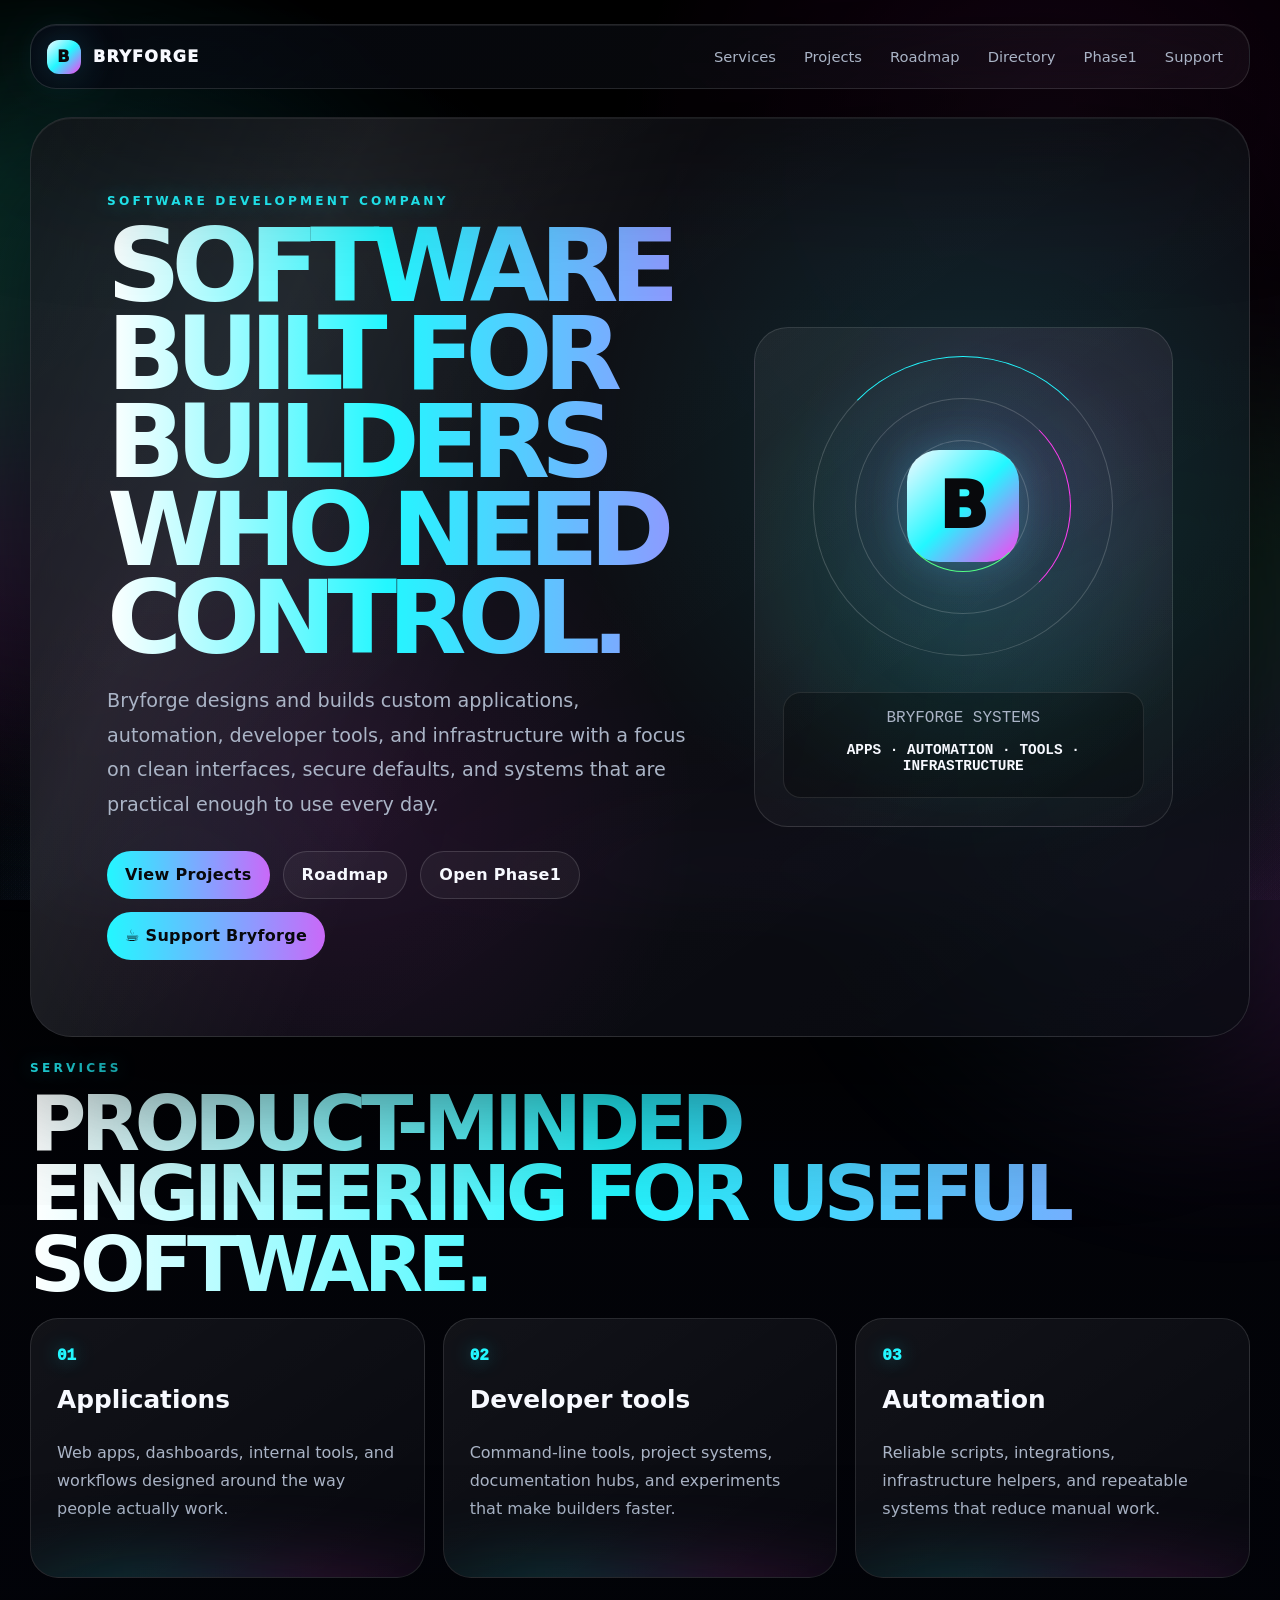
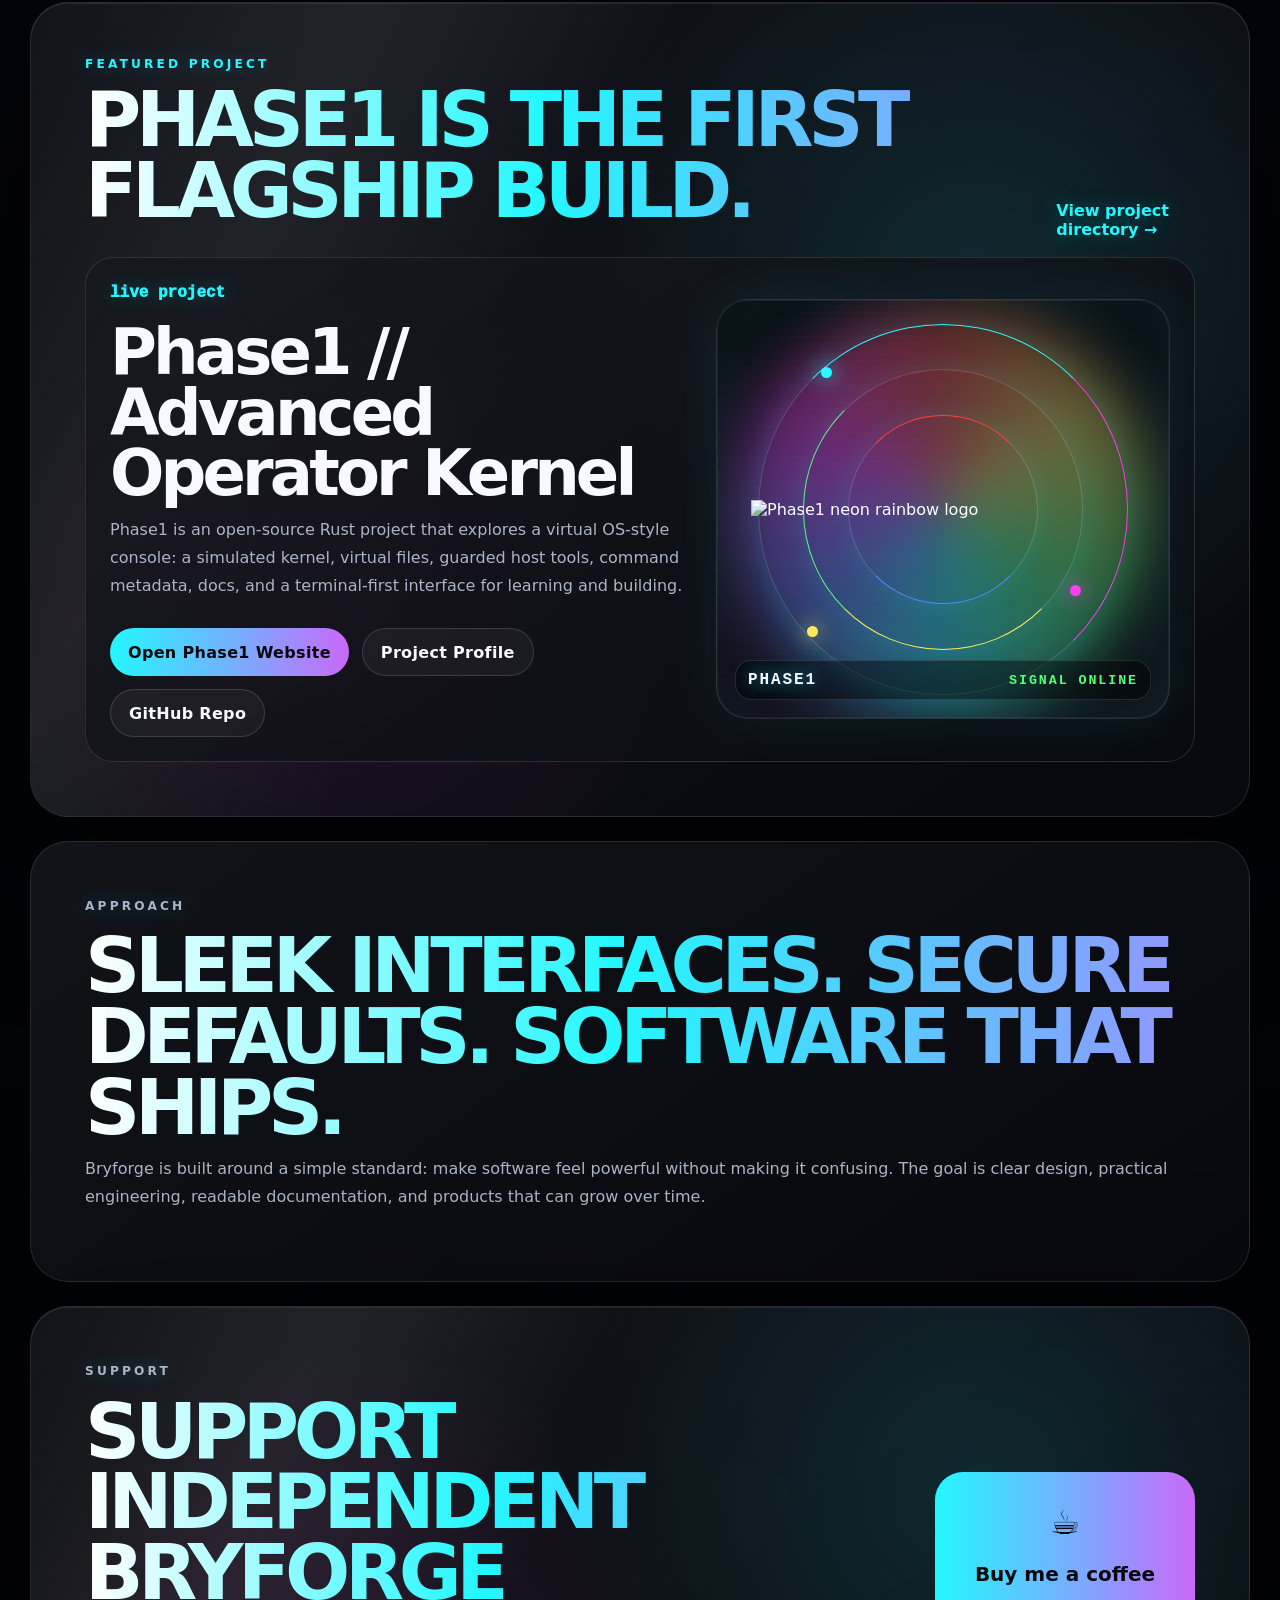
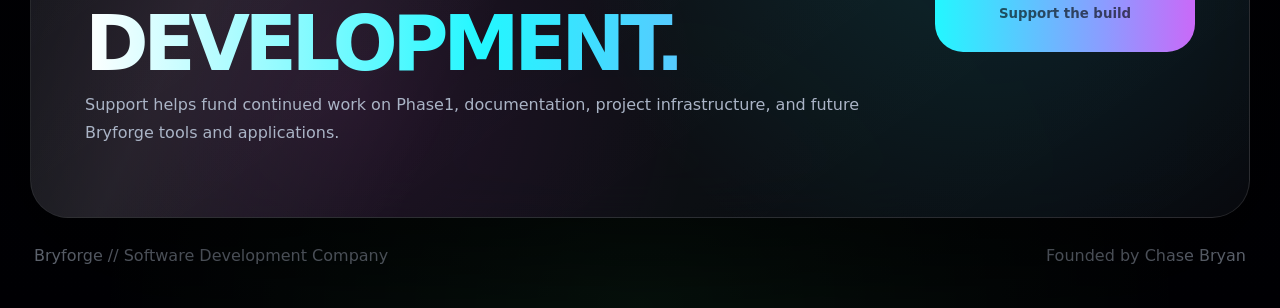
==== commit c069e6d2: "Link Bryforge roadmap and Phase1 profile from homepage" ====
--- a/index.html
+++ b/index.html
@@ -58,6 +58,7 @@
       <div class="nav-links">
         <a href="#services">Services</a>
         <a href="#projects">Projects</a>
+        <a href="./roadmap/">Roadmap</a>
         <a href="./projects/">Directory</a>
         <a href="https://bryforge.github.io/phase1/">Phase1</a>
         <a href="#support">Support</a>
@@ -76,6 +77,7 @@
           </p>
           <div class="hero-actions">
             <a class="button primary" href="./projects/">View Projects</a>
+            <a class="button ghost" href="./roadmap/">Roadmap</a>
             <a class="button ghost" href="https://bryforge.github.io/phase1/">Open Phase1</a>
             <a class="button coffee" href="https://www.buymeacoffee.com/bryforge" target="_blank" rel="noopener noreferrer">☕ Support Bryforge</a>
           </div>
@@ -139,6 +141,7 @@
             </p>
             <div class="project-actions">
               <a class="button primary" href="https://bryforge.github.io/phase1/">Open Phase1 Website</a>
+              <a class="button ghost" href="./projects/phase1/">Project Profile</a>
               <a class="button ghost" href="https://github.com/Bryforge/phase1" target="_blank" rel="noopener noreferrer">GitHub Repo</a>
             </div>
           </div>
--- a/sleek.css
+++ b/sleek.css
@@ -0,0 +1,114 @@
+/* Sleek black + rainbow smoke refresh for Bryforge. */
+:root {
+  --bg: #010104;
+  --panel: rgba(4, 6, 12, 0.76);
+  --panel-strong: rgba(6, 8, 14, 0.94);
+  --text: #f7f9ff;
+  --muted: #aab4c6;
+  --dim: #687083;
+  --steel: #edf2ff;
+  --ember: #23f7ff;
+  --gold: #8b9cff;
+  --blue: #ff3df2;
+  --line: rgba(255, 255, 255, 0.13);
+  --shadow: 0 42px 150px rgba(0, 0, 0, 0.72);
+}
+
+body {
+  background:
+    radial-gradient(circle at 18% 12%, rgba(35, 247, 255, 0.13), transparent 28rem),
+    radial-gradient(circle at 82% 4%, rgba(255, 61, 242, 0.12), transparent 30rem),
+    radial-gradient(circle at 50% 100%, rgba(83, 255, 133, 0.07), transparent 34rem),
+    linear-gradient(180deg, #000 0%, #03040a 48%, #010104 100%);
+}
+
+.glass,
+.smoke-card,
+.manifesto,
+.project-feature {
+  background:
+    linear-gradient(145deg, rgba(255, 255, 255, 0.058), rgba(255, 255, 255, 0.018)),
+    rgba(4, 6, 12, 0.78);
+  border-color: rgba(255, 255, 255, 0.12);
+}
+
+.nav {
+  background:
+    linear-gradient(145deg, rgba(5, 8, 16, 0.88), rgba(255, 255, 255, 0.035));
+}
+
+.brand-mark,
+.core-letter {
+  background: linear-gradient(135deg, #f7f9ff, #23f7ff, #ff3df2);
+  box-shadow: 0 0 38px rgba(35, 247, 255, 0.22), 0 0 72px rgba(255, 61, 242, 0.12);
+}
+
+h1,
+h2 {
+  background: linear-gradient(90deg, #ffffff, #23f7ff, #8b9cff, #ff3df2, #53ff85, #ffffff);
+  background-size: 240% 100%;
+  -webkit-background-clip: text;
+  color: transparent;
+}
+
+.eyebrow,
+.number,
+.status-pill,
+.small-link {
+  color: #23f7ff;
+  text-shadow: 0 0 20px rgba(35, 247, 255, 0.38);
+}
+
+.hero::before,
+.projects::before,
+.support::before {
+  background:
+    linear-gradient(115deg, transparent, rgba(255,255,255,0.075), transparent 42%),
+    radial-gradient(circle at 78% 36%, rgba(35, 247, 255, 0.12), transparent 26rem),
+    radial-gradient(circle at 26% 76%, rgba(255, 61, 242, 0.09), transparent 22rem);
+}
+
+.forge-panel {
+  background:
+    radial-gradient(circle at center, rgba(35, 247, 255, 0.12), transparent 15rem),
+    radial-gradient(circle at 70% 30%, rgba(255, 61, 242, 0.09), transparent 16rem),
+    linear-gradient(145deg, rgba(255,255,255,0.06), rgba(255,255,255,0.018));
+}
+
+.ring-a { border-top-color: #23f7ff; }
+.ring-b { border-right-color: #ff3df2; }
+.ring-c { border-bottom-color: #53ff85; }
+
+.primary,
+.coffee,
+.coffee-card {
+  background: linear-gradient(90deg, #23f7ff, #8b9cff, #ff3df2, #53ff85, #f7f9ff);
+  background-size: 260% 100%;
+}
+
+.ghost {
+  background: rgba(255, 255, 255, 0.045);
+  border-color: rgba(255, 255, 255, 0.14);
+}
+
+.ember-a {
+  background: conic-gradient(from 20deg, #23f7ff, #8b9cff, #ff3df2, #53ff85, #23f7ff);
+  opacity: 0.18;
+}
+
+.ember-b {
+  background: conic-gradient(from 160deg, #ff3df2, #23f7ff, #53ff85, #8b9cff, #ff3df2);
+  opacity: 0.16;
+}
+
+.smoke-card::after {
+  background: linear-gradient(90deg, transparent, rgba(35,247,255,0.22), rgba(255,61,242,0.18), transparent);
+}
+
+.project-feature img {
+  filter: saturate(1.08) contrast(1.04) drop-shadow(0 0 32px rgba(35,247,255,0.18));
+}
+
+.footer {
+  color: rgba(170, 180, 198, 0.68);
+}
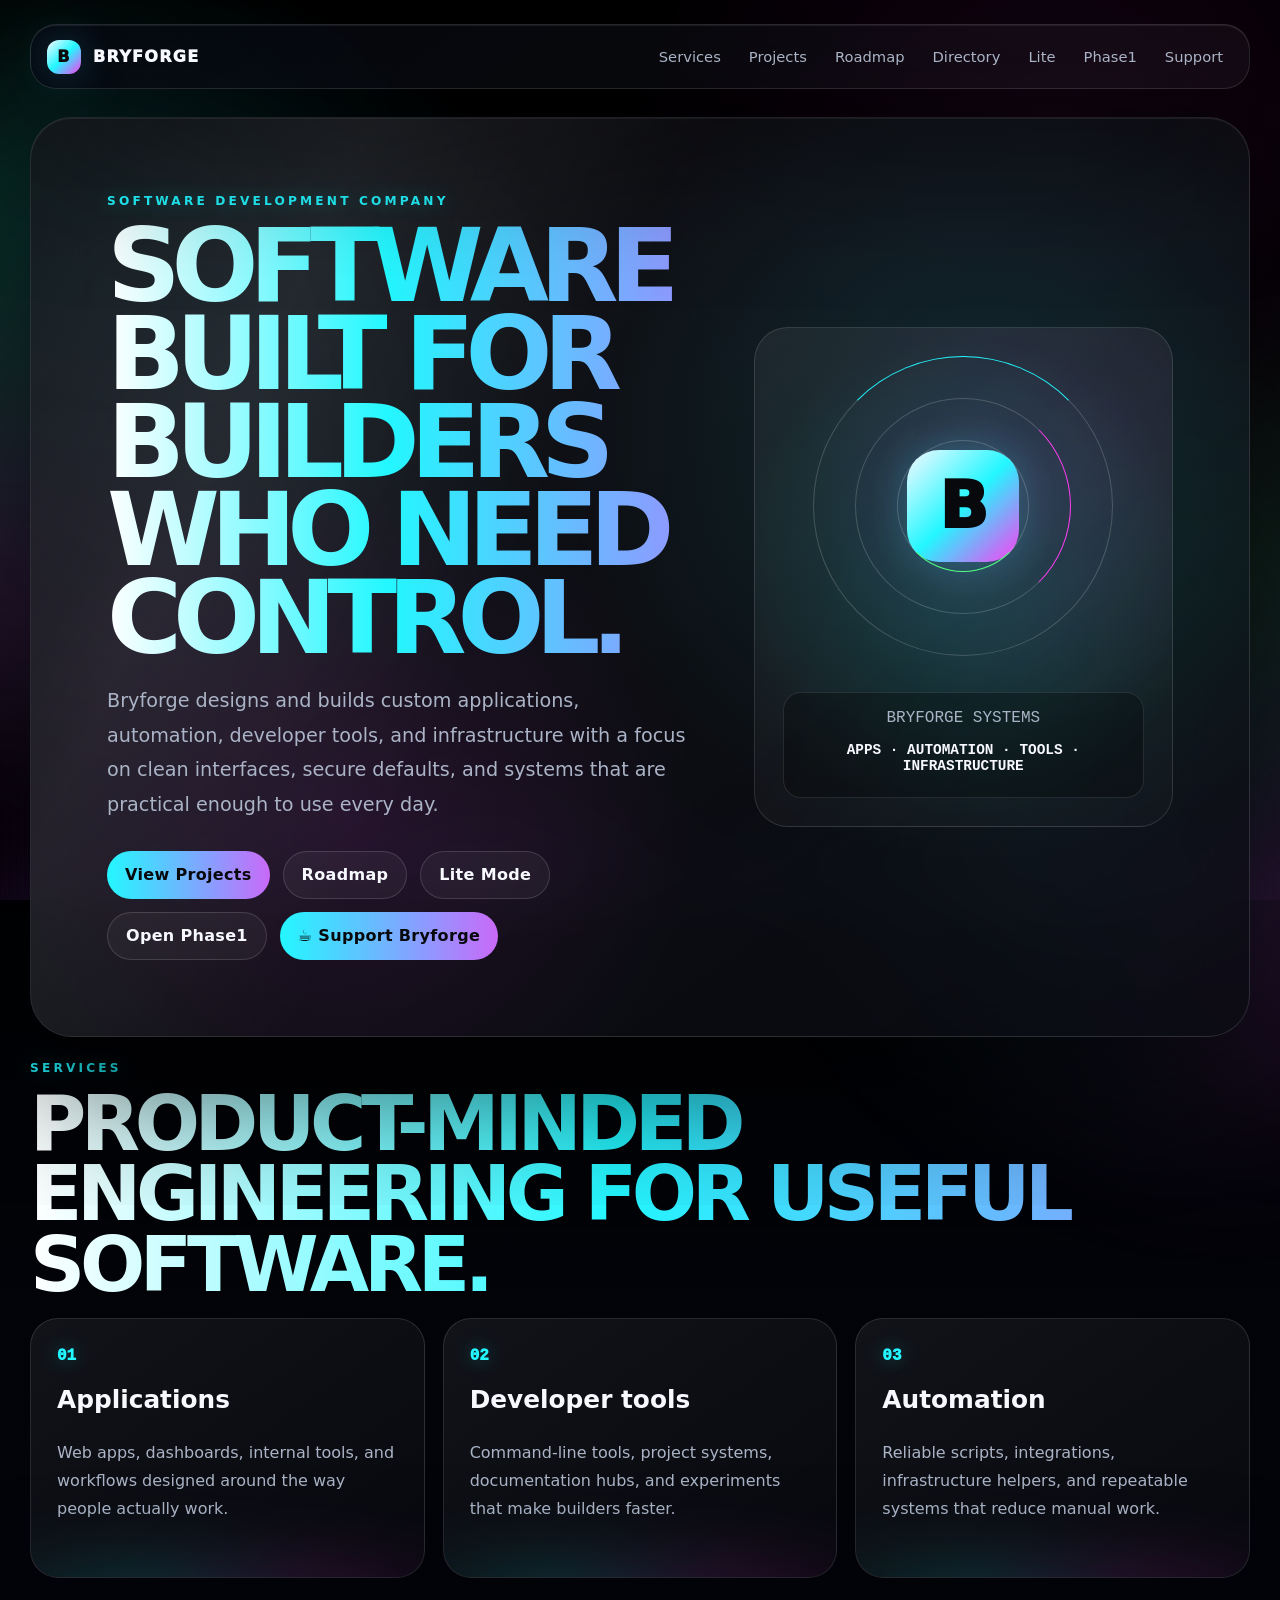
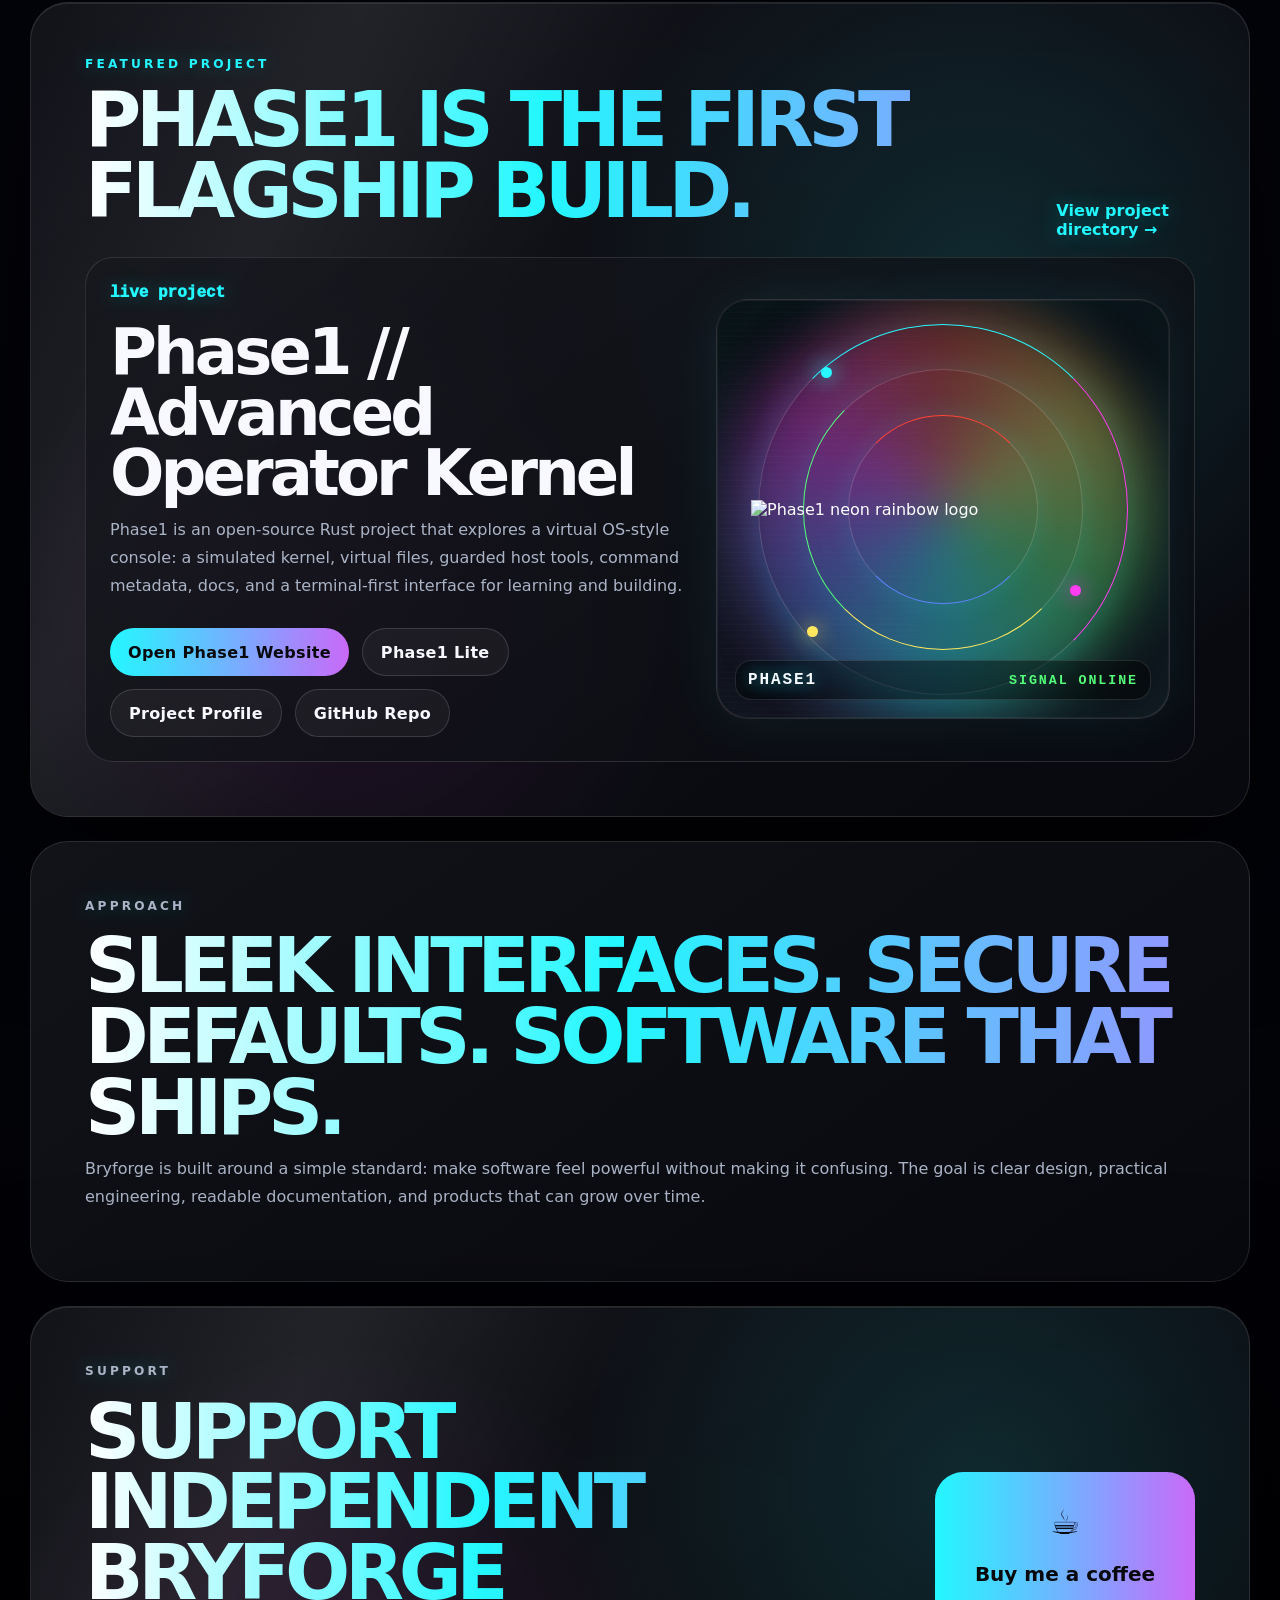
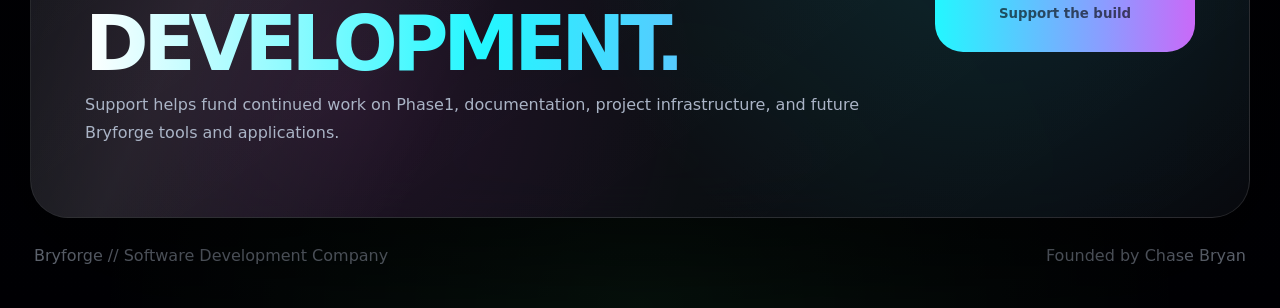
==== commit e7643a79: "Link lightweight Bryforge fallback from homepage" ====
--- a/index.html
+++ b/index.html
@@ -60,6 +60,7 @@
         <a href="#projects">Projects</a>
         <a href="./roadmap/">Roadmap</a>
         <a href="./projects/">Directory</a>
+        <a href="./lite/">Lite</a>
         <a href="https://bryforge.github.io/phase1/">Phase1</a>
         <a href="#support">Support</a>
       </div>
@@ -78,6 +79,7 @@
           <div class="hero-actions">
             <a class="button primary" href="./projects/">View Projects</a>
             <a class="button ghost" href="./roadmap/">Roadmap</a>
+            <a class="button ghost" href="./lite/">Lite Mode</a>
             <a class="button ghost" href="https://bryforge.github.io/phase1/">Open Phase1</a>
             <a class="button coffee" href="https://www.buymeacoffee.com/bryforge" target="_blank" rel="noopener noreferrer">☕ Support Bryforge</a>
           </div>
@@ -141,6 +143,7 @@
             </p>
             <div class="project-actions">
               <a class="button primary" href="https://bryforge.github.io/phase1/">Open Phase1 Website</a>
+              <a class="button ghost" href="https://bryforge.github.io/phase1/lite/">Phase1 Lite</a>
               <a class="button ghost" href="./projects/phase1/">Project Profile</a>
               <a class="button ghost" href="https://github.com/Bryforge/phase1" target="_blank" rel="noopener noreferrer">GitHub Repo</a>
             </div>
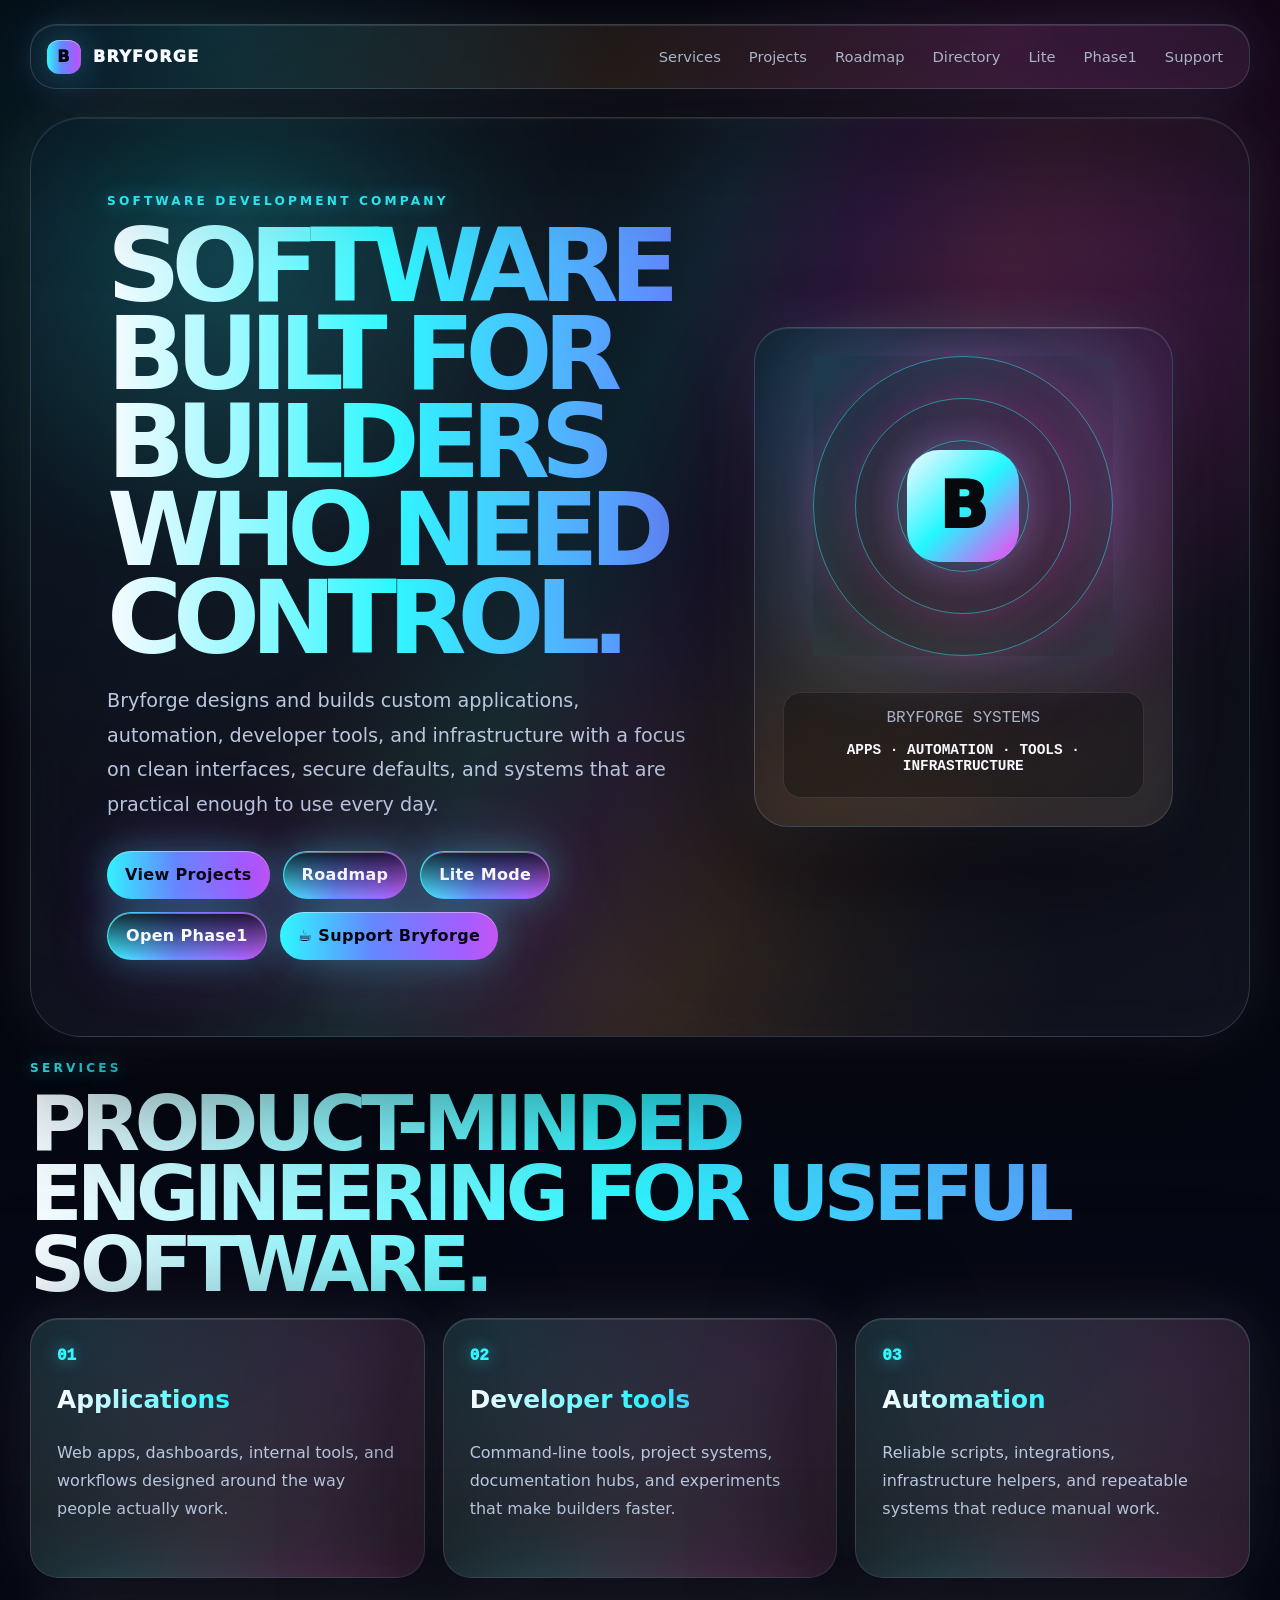
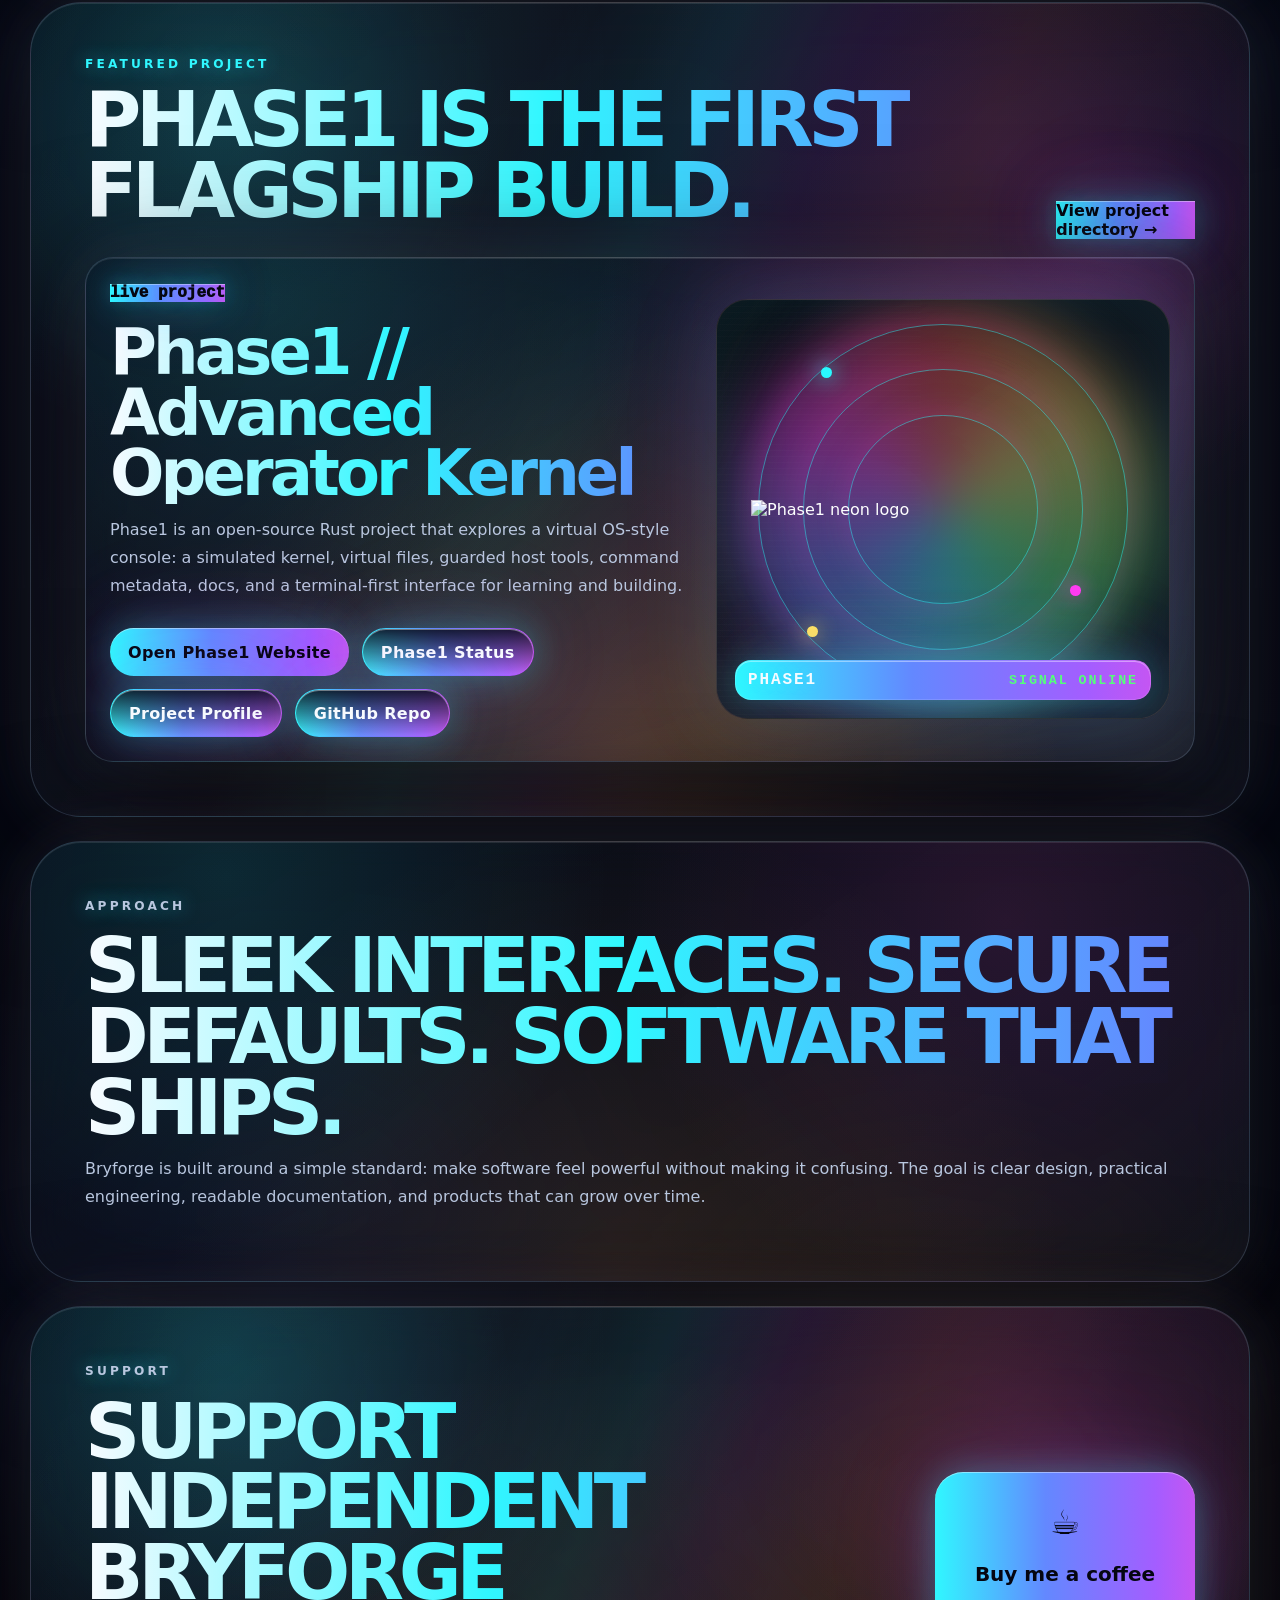
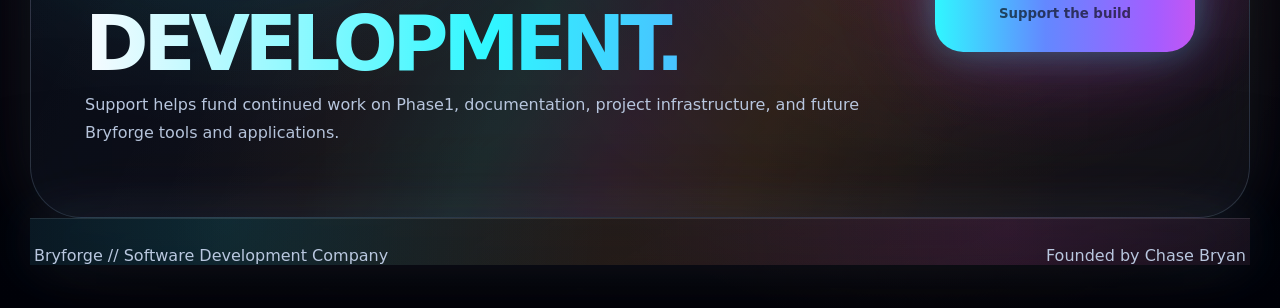
==== commit 7f36381f: "Align Bryforge homepage with rainbow space system" ====
--- a/index.html
+++ b/index.html
@@ -8,7 +8,7 @@
   <meta name="keywords" content="Bryforge, Chase Bryan, software development company, startup software company, Phase1, developer tools, custom software, automation, apps, infrastructure, Rust">
   <meta name="author" content="Chase Bryan, Bryforge">
   <meta name="robots" content="index, follow, max-image-preview:large">
-  <meta name="theme-color" content="#010104">
+  <meta name="theme-color" content="#02030a">
   <link rel="canonical" href="https://bryforge.github.io/">
   <meta property="og:title" content="Bryforge // Software Built for Builders">
   <meta property="og:description" content="Custom software, developer tools, automation, infrastructure, and open-source systems from Bryforge.">
@@ -42,6 +42,7 @@
   <link rel="stylesheet" href="./styles.css">
   <link rel="stylesheet" href="./live-phase.css">
   <link rel="stylesheet" href="./sleek.css">
+  <link rel="stylesheet" href="./rainbow-space.css?v=bryforge-rainbow-space-v1">
 </head>
 <body>
   <canvas id="smoke-canvas" aria-hidden="true"></canvas>
@@ -143,7 +144,7 @@
             </p>
             <div class="project-actions">
               <a class="button primary" href="https://bryforge.github.io/phase1/">Open Phase1 Website</a>
-              <a class="button ghost" href="https://bryforge.github.io/phase1/lite/">Phase1 Lite</a>
+              <a class="button ghost" href="https://bryforge.github.io/phase1/status.html">Phase1 Status</a>
               <a class="button ghost" href="./projects/phase1/">Project Profile</a>
               <a class="button ghost" href="https://github.com/Bryforge/phase1" target="_blank" rel="noopener noreferrer">GitHub Repo</a>
             </div>
@@ -156,7 +157,7 @@
             <span class="phase-spark spark-b"></span>
             <span class="phase-spark spark-c"></span>
             <span class="phase-scan"></span>
-            <img src="https://bryforge.github.io/phase1/assets/phase1-banner.svg" alt="Phase1 neon rainbow logo">
+            <img src="https://bryforge.github.io/phase1/assets/phase1-banner.svg" alt="Phase1 neon logo">
             <span class="phase-caption"><strong>PHASE1</strong><small>signal online</small></span>
           </a>
         </div>
--- a/rainbow-space.css
+++ b/rainbow-space.css
@@ -0,0 +1,194 @@
+/* Bryforge rainbow-space visual alignment.
+   Shared visual language with Phase1: readable black glass, luminous spectrum buttons,
+   moving cosmic sheen, glowing stars, and premium builder-system presentation. */
+
+:root {
+  --rs-bg: #02030a;
+  --rs-panel: rgba(8, 12, 24, 0.84);
+  --rs-text: #f8fbff;
+  --rs-muted: #b9c7df;
+  --rs-line: rgba(180, 215, 255, 0.18);
+  --rs-line-hot: rgba(116, 231, 255, 0.46);
+  --rs-cyan: #30f7ff;
+  --rs-blue: #6388ff;
+  --rs-violet: #a45dff;
+  --rs-pink: #ff48dc;
+  --rs-red: #ff4e5e;
+  --rs-orange: #ff9c35;
+  --rs-gold: #ffe66b;
+  --rs-green: #66ff9a;
+  --rs-spectrum: linear-gradient(90deg, #30f7ff, #6388ff, #a45dff, #ff48dc, #ff4e5e, #ff9c35, #ffe66b, #66ff9a, #30f7ff);
+  --rs-spectrum-hot: linear-gradient(90deg, #f8fbff, #30f7ff, #6388ff, #a45dff, #ff48dc, #ff9c35, #ffe66b, #f8fbff);
+  --rs-glass: radial-gradient(circle at 16% 8%, rgba(48, 247, 255, 0.12), transparent 24rem), radial-gradient(circle at 80% 18%, rgba(255, 72, 220, 0.11), transparent 24rem), radial-gradient(circle at 48% 95%, rgba(255, 156, 53, 0.10), transparent 28rem), linear-gradient(145deg, rgba(8, 12, 24, 0.86), rgba(255, 255, 255, 0.052));
+  --rs-shadow: 0 36px 142px rgba(0, 0, 0, 0.66), 0 0 60px rgba(48, 247, 255, 0.10), 0 0 90px rgba(255, 72, 220, 0.075), 0 0 100px rgba(255, 156, 53, 0.055);
+  --rs-live: 0 0 34px rgba(48, 247, 255, 0.28), 0 0 72px rgba(164, 93, 255, 0.20), 0 0 118px rgba(255, 72, 220, 0.12);
+}
+
+html,
+body { background: var(--rs-bg) !important; }
+
+body {
+  color: var(--rs-text) !important;
+  background:
+    radial-gradient(circle at 12% 8%, rgba(48,247,255,.18), transparent 30rem),
+    radial-gradient(circle at 88% 6%, rgba(255,72,220,.15), transparent 30rem),
+    radial-gradient(circle at 22% 82%, rgba(99,136,255,.12), transparent 26rem),
+    radial-gradient(circle at 72% 88%, rgba(255,156,53,.12), transparent 28rem),
+    linear-gradient(180deg, #02030a 0%, #070b18 48%, #02030a 100%) !important;
+  overflow-x: hidden !important;
+}
+
+body::before {
+  content: "";
+  position: fixed;
+  inset: 0;
+  z-index: -3;
+  pointer-events: none;
+  background-image:
+    radial-gradient(circle, rgba(255,255,255,.82) 0 1px, transparent 1.8px),
+    radial-gradient(circle, rgba(48,247,255,.55) 0 1.1px, transparent 1.9px),
+    radial-gradient(circle, rgba(255,72,220,.45) 0 1px, transparent 1.8px),
+    linear-gradient(rgba(255,255,255,.045) 1px, transparent 1px),
+    linear-gradient(90deg, rgba(255,255,255,.035) 1px, transparent 1px);
+  background-size: 190px 190px, 270px 270px, 350px 350px, 72px 72px, 72px 72px;
+  opacity: .30;
+  mask-image: radial-gradient(circle at center, black 0 58%, transparent 92%);
+  animation: rs-star-drift 54s linear infinite;
+}
+
+body::after {
+  content: "";
+  position: fixed;
+  inset: 0;
+  z-index: -2;
+  pointer-events: none;
+  background:
+    linear-gradient(122deg, transparent 0 30%, rgba(255,255,255,.055) 37%, rgba(48,247,255,.11) 44%, rgba(255,72,220,.09) 52%, transparent 64% 100%),
+    radial-gradient(circle at 18% 18%, rgba(48,247,255,.10), transparent 26rem),
+    radial-gradient(circle at 80% 74%, rgba(255,156,53,.08), transparent 26rem);
+  opacity: .86;
+  animation: rs-cosmic-sheen 13s ease-in-out infinite;
+}
+
+#smoke-canvas { opacity: .28 !important; filter: saturate(1.28) contrast(1.08); }
+.grain { opacity: .045 !important; }
+.ember { filter: saturate(1.24) hue-rotate(70deg); opacity: .20 !important; }
+
+.glass,
+.hero,
+.nav,
+.smoke-card,
+.projects,
+.support,
+.manifesto,
+.coffee-card,
+.project-feature,
+.forge-panel,
+.footer {
+  background: var(--rs-glass) !important;
+  border-color: var(--rs-line) !important;
+  box-shadow: var(--rs-shadow), inset 0 1px 0 rgba(255,255,255,.10) !important;
+  backdrop-filter: blur(30px) saturate(1.16) !important;
+}
+
+.hero,
+.projects,
+.support,
+.manifesto {
+  border-radius: clamp(32px, 4vw, 52px) !important;
+  overflow: hidden !important;
+}
+
+.hero::before,
+.projects::before,
+.support::before,
+.manifesto::before,
+.smoke-card::before,
+.project-feature::before,
+.forge-panel::before {
+  background:
+    radial-gradient(circle at 16% 16%, rgba(48,247,255,.13), transparent 18rem),
+    radial-gradient(circle at 86% 32%, rgba(255,72,220,.105), transparent 18rem),
+    linear-gradient(114deg, transparent 0%, rgba(255,255,255,.035) 34%, rgba(48,247,255,.12) 45%, rgba(164,93,255,.105) 54%, rgba(255,156,53,.075) 64%, transparent 78%) !important;
+  opacity: .76 !important;
+  animation: rs-panel-sheen 10s ease-in-out infinite !important;
+}
+
+h1,
+h2,
+h3,
+.hero h1,
+.section-heading h2 {
+  background-image: var(--rs-spectrum-hot) !important;
+  background-size: 340% 100% !important;
+  -webkit-background-clip: text !important;
+  background-clip: text !important;
+  color: transparent !important;
+  animation: rs-spectrum-flow 10s linear infinite !important;
+}
+
+p,
+.hero-text,
+.smoke-card p,
+.project-feature p,
+.manifesto p,
+.support p,
+.footer {
+  color: var(--rs-muted) !important;
+}
+
+.eyebrow,
+.status-pill,
+.live-pill,
+.number {
+  color: var(--rs-cyan) !important;
+  text-shadow: 0 0 18px rgba(48,247,255,.62), 0 0 42px rgba(255,72,220,.24) !important;
+}
+
+.button,
+.small-link,
+.coffee-card,
+.brand-mark,
+.phase-caption,
+.live-pill {
+  background-image: var(--rs-spectrum) !important;
+  background-size: 340% 100% !important;
+  color: #050611 !important;
+  box-shadow: var(--rs-live), inset 0 1px 0 rgba(255,255,255,.40) !important;
+  animation: rs-spectrum-flow 6.8s linear infinite, rs-live-pulse 3.2s ease-in-out infinite !important;
+}
+
+.button.ghost,
+.button:not(.primary):not(.coffee) {
+  color: var(--rs-text) !important;
+  border: 1px solid transparent !important;
+  background:
+    linear-gradient(rgba(8,12,24,.88), rgba(255,255,255,.055)) padding-box,
+    var(--rs-spectrum) border-box !important;
+  background-size: 100% 100%, 340% 100% !important;
+}
+
+.button::before,
+.coffee-card::before,
+.small-link::before {
+  background: linear-gradient(112deg, transparent 0%, rgba(255,255,255,0) 34%, rgba(255,255,255,.58) 48%, rgba(48,247,255,.40) 55%, rgba(255,72,220,.25) 63%, transparent 78%) !important;
+  animation: rs-button-sheen 3.05s ease-in-out infinite !important;
+}
+
+.forge-core,
+.phase-live-stage {
+  box-shadow: inset 0 0 80px rgba(48,247,255,.10), 0 0 76px rgba(48,247,255,.14), 0 0 110px rgba(255,72,220,.09) !important;
+}
+
+.core-ring,
+.phase-halo {
+  border-color: rgba(48,247,255,.46) !important;
+  box-shadow: 0 0 34px rgba(255,72,220,.18) !important;
+}
+
+@keyframes rs-spectrum-flow { to { background-position: 340% 50%; } }
+@keyframes rs-live-pulse { 0%,100% { filter: saturate(1) brightness(1); } 50% { filter: saturate(1.2) brightness(1.08); } }
+@keyframes rs-button-sheen { 0%, 35% { transform: translateX(-132%); opacity: 0; } 50% { opacity: .62; } 78%, 100% { transform: translateX(132%); opacity: 0; } }
+@keyframes rs-panel-sheen { 0%,100% { transform: translateX(-4%) translateY(-1%); opacity: .36; } 50% { transform: translateX(4%) translateY(1%); opacity: .72; } }
+@keyframes rs-cosmic-sheen { 0%,100% { transform: translateX(-3%); opacity: .60; } 50% { transform: translateX(3%); opacity: .95; } }
+@keyframes rs-star-drift { to { background-position: 190px 190px, 270px 270px, 350px 350px, 72px 72px, 72px 72px; } }
